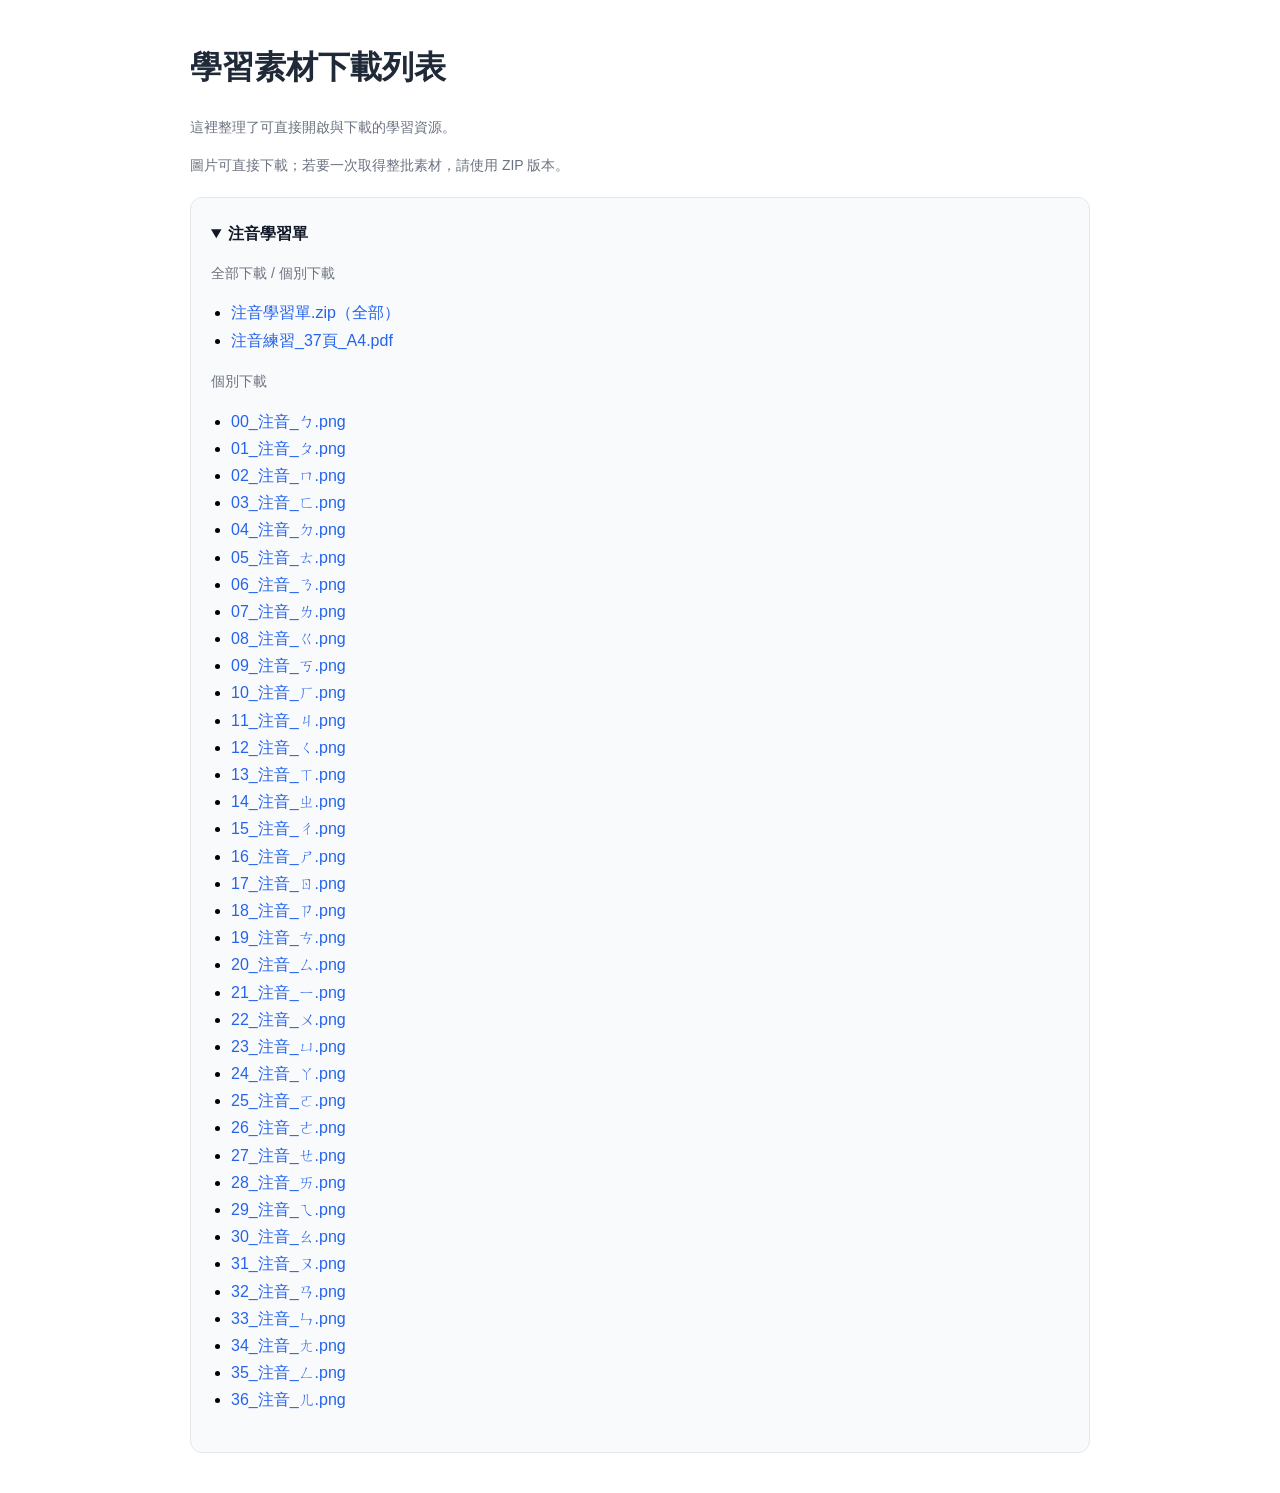
==== resources/learning-materials/index.html @ a5c420e9 "Fix learning material download paths" ====
﻿<!DOCTYPE html>
<html lang="zh-Hant">
<head>
  <meta charset="UTF-8">
  <meta name="viewport" content="width=device-width, initial-scale=1.0">
  <title>學習素材下載列表</title>
  <style>
    body { font-family: Arial, "Microsoft JhengHei", sans-serif; max-width: 900px; margin: 40px auto; padding: 0 20px; line-height: 1.7; }
    h1, h2 { color: #1f2937; }
    ul { padding-left: 20px; }
    a { color: #2563eb; text-decoration: none; }
    a:hover { text-decoration: underline; }
    .card { border: 1px solid #e5e7eb; border-radius: 12px; padding: 18px 20px; margin-top: 20px; background: #f9fafb; }
    .meta { color: #6b7280; font-size: 14px; }
    summary { cursor: pointer; font-weight: 600; color: #111827; }
    details { padding: 4px 0; }
    details ul { margin-top: 12px; }
  </style>
</head>
<body>
  <h1>學習素材下載列表</h1>
  <p class="meta">這裡整理了可直接開啟與下載的學習資源。</p>
  <p class="meta">圖片可直接下載；若要一次取得整批素材，請使用 ZIP 版本。</p>
  <div class="card">
    <details open>
      <summary>注音學習單</summary>
      <p class="meta">全部下載 / 個別下載</p>
      <ul>
        <li><a href="注音學習單.zip" download>注音學習單.zip（全部）</a></li>
        <li><a href="pdf/注音練習_37頁_A4.pdf" download>注音練習_37頁_A4.pdf</a></li>
      </ul>
      <p class="meta">個別下載</p>
      <ul>
        <li><a href="00_注音_ㄅ.png" download>00_注音_ㄅ.png</a></li>
        <li><a href="01_注音_ㄆ.png" download>01_注音_ㄆ.png</a></li>
        <li><a href="02_注音_ㄇ.png" download>02_注音_ㄇ.png</a></li>
        <li><a href="03_注音_ㄈ.png" download>03_注音_ㄈ.png</a></li>
        <li><a href="04_注音_ㄉ.png" download>04_注音_ㄉ.png</a></li>
        <li><a href="05_注音_ㄊ.png" download>05_注音_ㄊ.png</a></li>
        <li><a href="06_注音_ㄋ.png" download>06_注音_ㄋ.png</a></li>
        <li><a href="07_注音_ㄌ.png" download>07_注音_ㄌ.png</a></li>
        <li><a href="08_注音_ㄍ.png" download>08_注音_ㄍ.png</a></li>
        <li><a href="09_注音_ㄎ.png" download>09_注音_ㄎ.png</a></li>
        <li><a href="10_注音_ㄏ.png" download>10_注音_ㄏ.png</a></li>
        <li><a href="11_注音_ㄐ.png" download>11_注音_ㄐ.png</a></li>
        <li><a href="12_注音_ㄑ.png" download>12_注音_ㄑ.png</a></li>
        <li><a href="13_注音_ㄒ.png" download>13_注音_ㄒ.png</a></li>
        <li><a href="14_注音_ㄓ.png" download>14_注音_ㄓ.png</a></li>
        <li><a href="15_注音_ㄔ.png" download>15_注音_ㄔ.png</a></li>
        <li><a href="16_注音_ㄕ.png" download>16_注音_ㄕ.png</a></li>
        <li><a href="17_注音_ㄖ.png" download>17_注音_ㄖ.png</a></li>
        <li><a href="18_注音_ㄗ.png" download>18_注音_ㄗ.png</a></li>
        <li><a href="19_注音_ㄘ.png" download>19_注音_ㄘ.png</a></li>
        <li><a href="20_注音_ㄙ.png" download>20_注音_ㄙ.png</a></li>
        <li><a href="21_注音_ㄧ.png" download>21_注音_ㄧ.png</a></li>
        <li><a href="22_注音_ㄨ.png" download>22_注音_ㄨ.png</a></li>
        <li><a href="23_注音_ㄩ.png" download>23_注音_ㄩ.png</a></li>
        <li><a href="24_注音_ㄚ.png" download>24_注音_ㄚ.png</a></li>
        <li><a href="25_注音_ㄛ.png" download>25_注音_ㄛ.png</a></li>
        <li><a href="26_注音_ㄜ.png" download>26_注音_ㄜ.png</a></li>
        <li><a href="27_注音_ㄝ.png" download>27_注音_ㄝ.png</a></li>
        <li><a href="28_注音_ㄞ.png" download>28_注音_ㄞ.png</a></li>
        <li><a href="29_注音_ㄟ.png" download>29_注音_ㄟ.png</a></li>
        <li><a href="30_注音_ㄠ.png" download>30_注音_ㄠ.png</a></li>
        <li><a href="31_注音_ㄡ.png" download>31_注音_ㄡ.png</a></li>
        <li><a href="32_注音_ㄢ.png" download>32_注音_ㄢ.png</a></li>
        <li><a href="33_注音_ㄣ.png" download>33_注音_ㄣ.png</a></li>
        <li><a href="34_注音_ㄤ.png" download>34_注音_ㄤ.png</a></li>
        <li><a href="35_注音_ㄥ.png" download>35_注音_ㄥ.png</a></li>
        <li><a href="36_注音_ㄦ.png" download>36_注音_ㄦ.png</a></li>
      </ul>
    </details>
  </div>
</body>
</html>
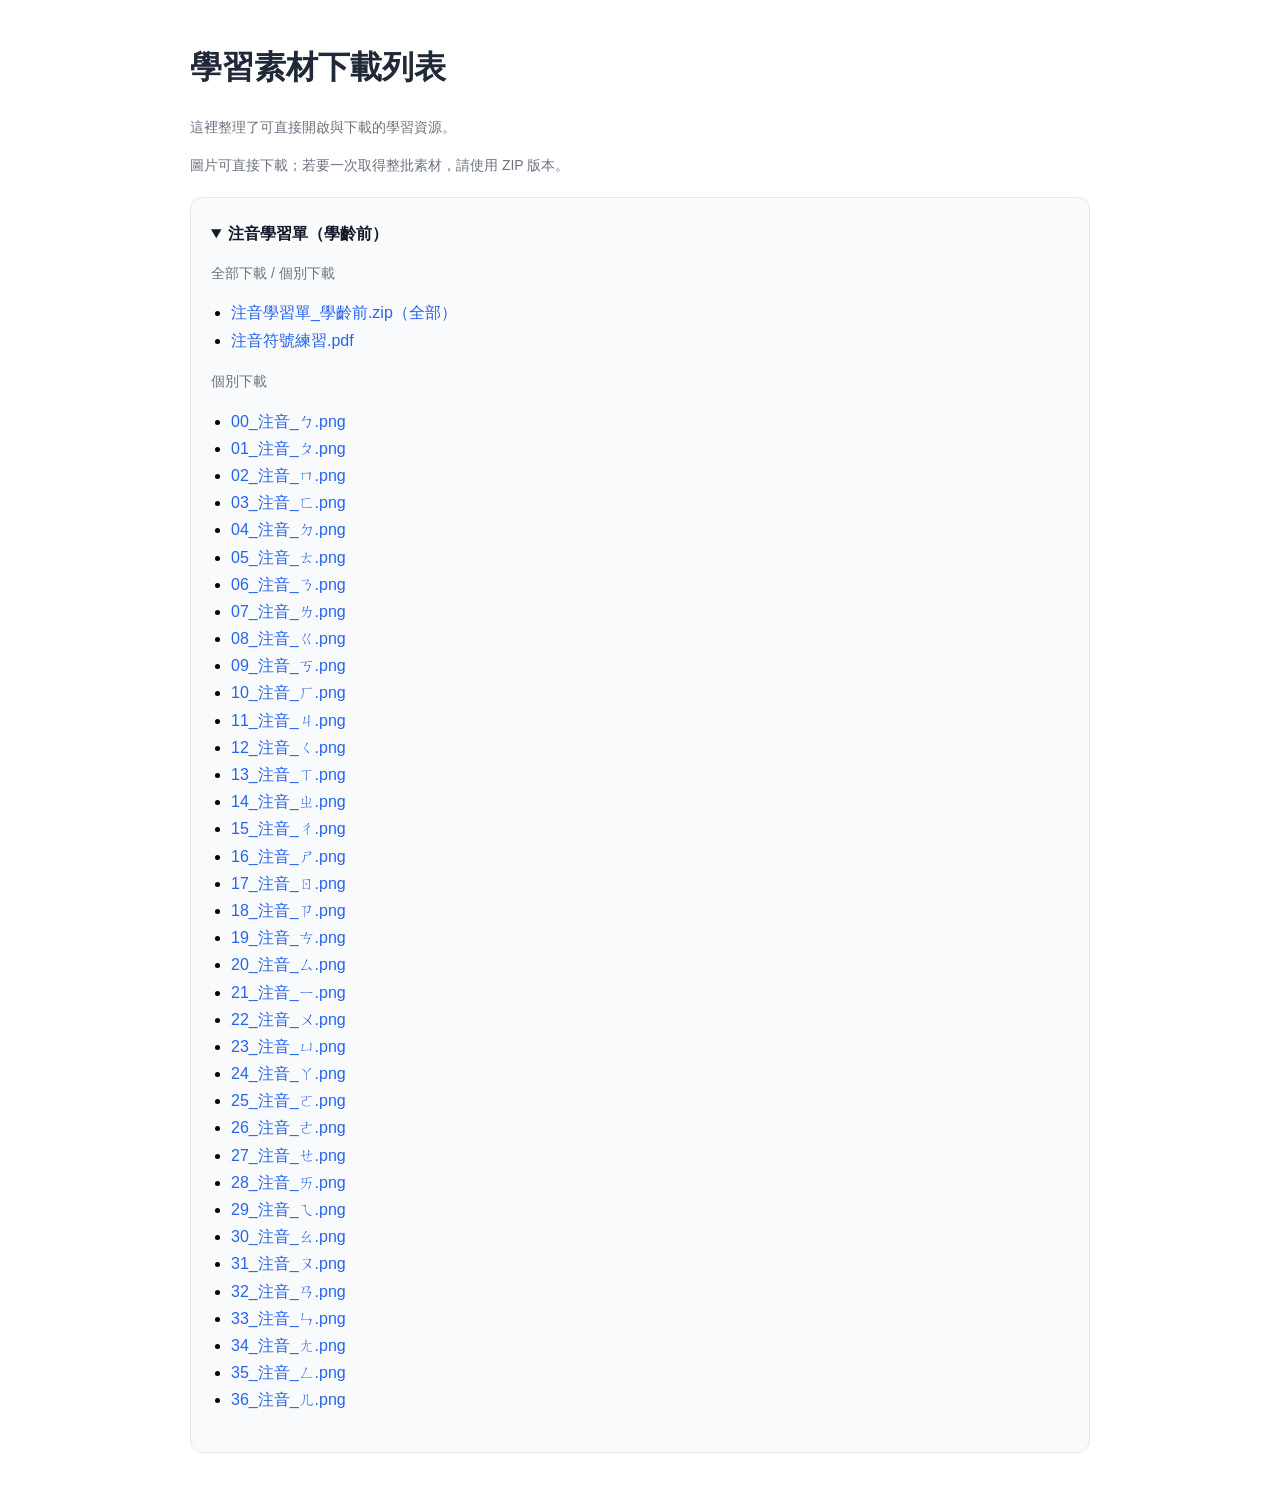
==== commit fc9a1d79: "fix: update preschool zhuyin resource paths" ====
--- a/resources/learning-materials/index.html
+++ b/resources/learning-materials/index.html
@@ -23,51 +23,51 @@
   <p class="meta">圖片可直接下載；若要一次取得整批素材，請使用 ZIP 版本。</p>
   <div class="card">
     <details open>
-      <summary>注音學習單</summary>
+      <summary>注音學習單（學齡前）</summary>
       <p class="meta">全部下載 / 個別下載</p>
       <ul>
-        <li><a href="注音學習單.zip" download>注音學習單.zip（全部）</a></li>
-        <li><a href="pdf/注音練習_37頁_A4.pdf" download>注音練習_37頁_A4.pdf</a></li>
+        <li><a href="注音學習單_學齡前/注音學習單_學齡前.zip" download>注音學習單_學齡前.zip（全部）</a></li>
+        <li><a href="注音學習單_學齡前/PDF/注音符號練習.pdf" download>注音符號練習.pdf</a></li>
       </ul>
       <p class="meta">個別下載</p>
       <ul>
-        <li><a href="00_注音_ㄅ.png" download>00_注音_ㄅ.png</a></li>
-        <li><a href="01_注音_ㄆ.png" download>01_注音_ㄆ.png</a></li>
-        <li><a href="02_注音_ㄇ.png" download>02_注音_ㄇ.png</a></li>
-        <li><a href="03_注音_ㄈ.png" download>03_注音_ㄈ.png</a></li>
-        <li><a href="04_注音_ㄉ.png" download>04_注音_ㄉ.png</a></li>
-        <li><a href="05_注音_ㄊ.png" download>05_注音_ㄊ.png</a></li>
-        <li><a href="06_注音_ㄋ.png" download>06_注音_ㄋ.png</a></li>
-        <li><a href="07_注音_ㄌ.png" download>07_注音_ㄌ.png</a></li>
-        <li><a href="08_注音_ㄍ.png" download>08_注音_ㄍ.png</a></li>
-        <li><a href="09_注音_ㄎ.png" download>09_注音_ㄎ.png</a></li>
-        <li><a href="10_注音_ㄏ.png" download>10_注音_ㄏ.png</a></li>
-        <li><a href="11_注音_ㄐ.png" download>11_注音_ㄐ.png</a></li>
-        <li><a href="12_注音_ㄑ.png" download>12_注音_ㄑ.png</a></li>
-        <li><a href="13_注音_ㄒ.png" download>13_注音_ㄒ.png</a></li>
-        <li><a href="14_注音_ㄓ.png" download>14_注音_ㄓ.png</a></li>
-        <li><a href="15_注音_ㄔ.png" download>15_注音_ㄔ.png</a></li>
-        <li><a href="16_注音_ㄕ.png" download>16_注音_ㄕ.png</a></li>
-        <li><a href="17_注音_ㄖ.png" download>17_注音_ㄖ.png</a></li>
-        <li><a href="18_注音_ㄗ.png" download>18_注音_ㄗ.png</a></li>
-        <li><a href="19_注音_ㄘ.png" download>19_注音_ㄘ.png</a></li>
-        <li><a href="20_注音_ㄙ.png" download>20_注音_ㄙ.png</a></li>
-        <li><a href="21_注音_ㄧ.png" download>21_注音_ㄧ.png</a></li>
-        <li><a href="22_注音_ㄨ.png" download>22_注音_ㄨ.png</a></li>
-        <li><a href="23_注音_ㄩ.png" download>23_注音_ㄩ.png</a></li>
-        <li><a href="24_注音_ㄚ.png" download>24_注音_ㄚ.png</a></li>
-        <li><a href="25_注音_ㄛ.png" download>25_注音_ㄛ.png</a></li>
-        <li><a href="26_注音_ㄜ.png" download>26_注音_ㄜ.png</a></li>
-        <li><a href="27_注音_ㄝ.png" download>27_注音_ㄝ.png</a></li>
-        <li><a href="28_注音_ㄞ.png" download>28_注音_ㄞ.png</a></li>
-        <li><a href="29_注音_ㄟ.png" download>29_注音_ㄟ.png</a></li>
-        <li><a href="30_注音_ㄠ.png" download>30_注音_ㄠ.png</a></li>
-        <li><a href="31_注音_ㄡ.png" download>31_注音_ㄡ.png</a></li>
-        <li><a href="32_注音_ㄢ.png" download>32_注音_ㄢ.png</a></li>
-        <li><a href="33_注音_ㄣ.png" download>33_注音_ㄣ.png</a></li>
-        <li><a href="34_注音_ㄤ.png" download>34_注音_ㄤ.png</a></li>
-        <li><a href="35_注音_ㄥ.png" download>35_注音_ㄥ.png</a></li>
-        <li><a href="36_注音_ㄦ.png" download>36_注音_ㄦ.png</a></li>
+        <li><a href="注音學習單_學齡前/00_注音_ㄅ.png" download>00_注音_ㄅ.png</a></li>
+        <li><a href="注音學習單_學齡前/01_注音_ㄆ.png" download>01_注音_ㄆ.png</a></li>
+        <li><a href="注音學習單_學齡前/02_注音_ㄇ.png" download>02_注音_ㄇ.png</a></li>
+        <li><a href="注音學習單_學齡前/03_注音_ㄈ.png" download>03_注音_ㄈ.png</a></li>
+        <li><a href="注音學習單_學齡前/04_注音_ㄉ.png" download>04_注音_ㄉ.png</a></li>
+        <li><a href="注音學習單_學齡前/05_注音_ㄊ.png" download>05_注音_ㄊ.png</a></li>
+        <li><a href="注音學習單_學齡前/06_注音_ㄋ.png" download>06_注音_ㄋ.png</a></li>
+        <li><a href="注音學習單_學齡前/07_注音_ㄌ.png" download>07_注音_ㄌ.png</a></li>
+        <li><a href="注音學習單_學齡前/08_注音_ㄍ.png" download>08_注音_ㄍ.png</a></li>
+        <li><a href="注音學習單_學齡前/09_注音_ㄎ.png" download>09_注音_ㄎ.png</a></li>
+        <li><a href="注音學習單_學齡前/10_注音_ㄏ.png" download>10_注音_ㄏ.png</a></li>
+        <li><a href="注音學習單_學齡前/11_注音_ㄐ.png" download>11_注音_ㄐ.png</a></li>
+        <li><a href="注音學習單_學齡前/12_注音_ㄑ.png" download>12_注音_ㄑ.png</a></li>
+        <li><a href="注音學習單_學齡前/13_注音_ㄒ.png" download>13_注音_ㄒ.png</a></li>
+        <li><a href="注音學習單_學齡前/14_注音_ㄓ.png" download>14_注音_ㄓ.png</a></li>
+        <li><a href="注音學習單_學齡前/15_注音_ㄔ.png" download>15_注音_ㄔ.png</a></li>
+        <li><a href="注音學習單_學齡前/16_注音_ㄕ.png" download>16_注音_ㄕ.png</a></li>
+        <li><a href="注音學習單_學齡前/17_注音_ㄖ.png" download>17_注音_ㄖ.png</a></li>
+        <li><a href="注音學習單_學齡前/18_注音_ㄗ.png" download>18_注音_ㄗ.png</a></li>
+        <li><a href="注音學習單_學齡前/19_注音_ㄘ.png" download>19_注音_ㄘ.png</a></li>
+        <li><a href="注音學習單_學齡前/20_注音_ㄙ.png" download>20_注音_ㄙ.png</a></li>
+        <li><a href="注音學習單_學齡前/21_注音_ㄧ.png" download>21_注音_ㄧ.png</a></li>
+        <li><a href="注音學習單_學齡前/22_注音_ㄨ.png" download>22_注音_ㄨ.png</a></li>
+        <li><a href="注音學習單_學齡前/23_注音_ㄩ.png" download>23_注音_ㄩ.png</a></li>
+        <li><a href="注音學習單_學齡前/24_注音_ㄚ.png" download>24_注音_ㄚ.png</a></li>
+        <li><a href="注音學習單_學齡前/25_注音_ㄛ.png" download>25_注音_ㄛ.png</a></li>
+        <li><a href="注音學習單_學齡前/26_注音_ㄜ.png" download>26_注音_ㄜ.png</a></li>
+        <li><a href="注音學習單_學齡前/27_注音_ㄝ.png" download>27_注音_ㄝ.png</a></li>
+        <li><a href="注音學習單_學齡前/28_注音_ㄞ.png" download>28_注音_ㄞ.png</a></li>
+        <li><a href="注音學習單_學齡前/29_注音_ㄟ.png" download>29_注音_ㄟ.png</a></li>
+        <li><a href="注音學習單_學齡前/30_注音_ㄠ.png" download>30_注音_ㄠ.png</a></li>
+        <li><a href="注音學習單_學齡前/31_注音_ㄡ.png" download>31_注音_ㄡ.png</a></li>
+        <li><a href="注音學習單_學齡前/32_注音_ㄢ.png" download>32_注音_ㄢ.png</a></li>
+        <li><a href="注音學習單_學齡前/33_注音_ㄣ.png" download>33_注音_ㄣ.png</a></li>
+        <li><a href="注音學習單_學齡前/34_注音_ㄤ.png" download>34_注音_ㄤ.png</a></li>
+        <li><a href="注音學習單_學齡前/35_注音_ㄥ.png" download>35_注音_ㄥ.png</a></li>
+        <li><a href="注音學習單_學齡前/36_注音_ㄦ.png" download>36_注音_ㄦ.png</a></li>
       </ul>
     </details>
   </div>
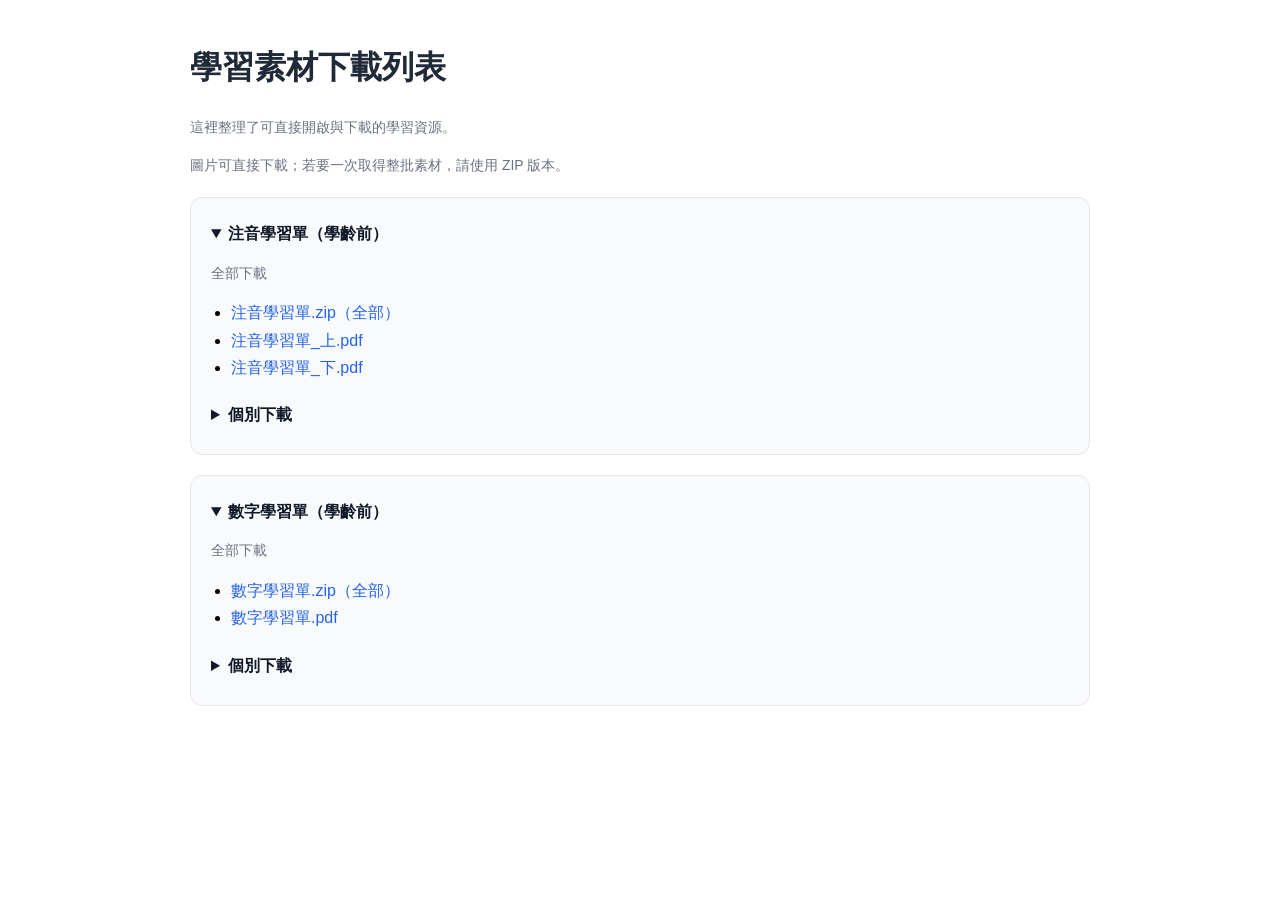
==== commit 85afc198: "feat(learning-materials): sync preschool worksheet downloads" ====
--- a/resources/learning-materials/index.html
+++ b/resources/learning-materials/index.html
@@ -1,75 +1,108 @@
-﻿<!DOCTYPE html>
+﻿<!doctype html>
 <html lang="zh-Hant">
-<head>
-  <meta charset="UTF-8">
-  <meta name="viewport" content="width=device-width, initial-scale=1.0">
-  <title>學習素材下載列表</title>
-  <style>
-    body { font-family: Arial, "Microsoft JhengHei", sans-serif; max-width: 900px; margin: 40px auto; padding: 0 20px; line-height: 1.7; }
-    h1, h2 { color: #1f2937; }
-    ul { padding-left: 20px; }
-    a { color: #2563eb; text-decoration: none; }
-    a:hover { text-decoration: underline; }
-    .card { border: 1px solid #e5e7eb; border-radius: 12px; padding: 18px 20px; margin-top: 20px; background: #f9fafb; }
-    .meta { color: #6b7280; font-size: 14px; }
-    summary { cursor: pointer; font-weight: 600; color: #111827; }
-    details { padding: 4px 0; }
-    details ul { margin-top: 12px; }
-  </style>
-</head>
-<body>
-  <h1>學習素材下載列表</h1>
-  <p class="meta">這裡整理了可直接開啟與下載的學習資源。</p>
-  <p class="meta">圖片可直接下載；若要一次取得整批素材，請使用 ZIP 版本。</p>
-  <div class="card">
-    <details open>
-      <summary>注音學習單（學齡前）</summary>
-      <p class="meta">全部下載 / 個別下載</p>
-      <ul>
-        <li><a href="注音學習單_學齡前/注音學習單_學齡前.zip" download>注音學習單_學齡前.zip（全部）</a></li>
-        <li><a href="注音學習單_學齡前/PDF/注音符號練習.pdf" download>注音符號練習.pdf</a></li>
-      </ul>
-      <p class="meta">個別下載</p>
-      <ul>
-        <li><a href="注音學習單_學齡前/00_注音_ㄅ.png" download>00_注音_ㄅ.png</a></li>
-        <li><a href="注音學習單_學齡前/01_注音_ㄆ.png" download>01_注音_ㄆ.png</a></li>
-        <li><a href="注音學習單_學齡前/02_注音_ㄇ.png" download>02_注音_ㄇ.png</a></li>
-        <li><a href="注音學習單_學齡前/03_注音_ㄈ.png" download>03_注音_ㄈ.png</a></li>
-        <li><a href="注音學習單_學齡前/04_注音_ㄉ.png" download>04_注音_ㄉ.png</a></li>
-        <li><a href="注音學習單_學齡前/05_注音_ㄊ.png" download>05_注音_ㄊ.png</a></li>
-        <li><a href="注音學習單_學齡前/06_注音_ㄋ.png" download>06_注音_ㄋ.png</a></li>
-        <li><a href="注音學習單_學齡前/07_注音_ㄌ.png" download>07_注音_ㄌ.png</a></li>
-        <li><a href="注音學習單_學齡前/08_注音_ㄍ.png" download>08_注音_ㄍ.png</a></li>
-        <li><a href="注音學習單_學齡前/09_注音_ㄎ.png" download>09_注音_ㄎ.png</a></li>
-        <li><a href="注音學習單_學齡前/10_注音_ㄏ.png" download>10_注音_ㄏ.png</a></li>
-        <li><a href="注音學習單_學齡前/11_注音_ㄐ.png" download>11_注音_ㄐ.png</a></li>
-        <li><a href="注音學習單_學齡前/12_注音_ㄑ.png" download>12_注音_ㄑ.png</a></li>
-        <li><a href="注音學習單_學齡前/13_注音_ㄒ.png" download>13_注音_ㄒ.png</a></li>
-        <li><a href="注音學習單_學齡前/14_注音_ㄓ.png" download>14_注音_ㄓ.png</a></li>
-        <li><a href="注音學習單_學齡前/15_注音_ㄔ.png" download>15_注音_ㄔ.png</a></li>
-        <li><a href="注音學習單_學齡前/16_注音_ㄕ.png" download>16_注音_ㄕ.png</a></li>
-        <li><a href="注音學習單_學齡前/17_注音_ㄖ.png" download>17_注音_ㄖ.png</a></li>
-        <li><a href="注音學習單_學齡前/18_注音_ㄗ.png" download>18_注音_ㄗ.png</a></li>
-        <li><a href="注音學習單_學齡前/19_注音_ㄘ.png" download>19_注音_ㄘ.png</a></li>
-        <li><a href="注音學習單_學齡前/20_注音_ㄙ.png" download>20_注音_ㄙ.png</a></li>
-        <li><a href="注音學習單_學齡前/21_注音_ㄧ.png" download>21_注音_ㄧ.png</a></li>
-        <li><a href="注音學習單_學齡前/22_注音_ㄨ.png" download>22_注音_ㄨ.png</a></li>
-        <li><a href="注音學習單_學齡前/23_注音_ㄩ.png" download>23_注音_ㄩ.png</a></li>
-        <li><a href="注音學習單_學齡前/24_注音_ㄚ.png" download>24_注音_ㄚ.png</a></li>
-        <li><a href="注音學習單_學齡前/25_注音_ㄛ.png" download>25_注音_ㄛ.png</a></li>
-        <li><a href="注音學習單_學齡前/26_注音_ㄜ.png" download>26_注音_ㄜ.png</a></li>
-        <li><a href="注音學習單_學齡前/27_注音_ㄝ.png" download>27_注音_ㄝ.png</a></li>
-        <li><a href="注音學習單_學齡前/28_注音_ㄞ.png" download>28_注音_ㄞ.png</a></li>
-        <li><a href="注音學習單_學齡前/29_注音_ㄟ.png" download>29_注音_ㄟ.png</a></li>
-        <li><a href="注音學習單_學齡前/30_注音_ㄠ.png" download>30_注音_ㄠ.png</a></li>
-        <li><a href="注音學習單_學齡前/31_注音_ㄡ.png" download>31_注音_ㄡ.png</a></li>
-        <li><a href="注音學習單_學齡前/32_注音_ㄢ.png" download>32_注音_ㄢ.png</a></li>
-        <li><a href="注音學習單_學齡前/33_注音_ㄣ.png" download>33_注音_ㄣ.png</a></li>
-        <li><a href="注音學習單_學齡前/34_注音_ㄤ.png" download>34_注音_ㄤ.png</a></li>
-        <li><a href="注音學習單_學齡前/35_注音_ㄥ.png" download>35_注音_ㄥ.png</a></li>
-        <li><a href="注音學習單_學齡前/36_注音_ㄦ.png" download>36_注音_ㄦ.png</a></li>
-      </ul>
-    </details>
-  </div>
-</body>
+  <head>
+    <meta charset="utf-8" />
+    <meta name="viewport" content="width=device-width, initial-scale=1" />
+    <title>學習素材下載列表</title>
+    <style>
+      body { font-family: Arial, "Microsoft JhengHei", sans-serif; max-width: 900px; margin: 40px auto; padding: 0 20px; line-height: 1.7; }
+      h1, h2 { color: #1f2937; }
+      ul { padding-left: 20px; }
+      a { color: #2563eb; text-decoration: none; }
+      a:hover { text-decoration: underline; }
+      .card { border: 1px solid #e5e7eb; border-radius: 12px; padding: 18px 20px; margin-top: 20px; background: #f9fafb; }
+      .meta { color: #6b7280; font-size: 14px; }
+      summary { cursor: pointer; font-weight: 600; color: #111827; }
+      details { padding: 4px 0; }
+      details ul { margin-top: 12px; }
+    </style>
+  </head>
+  <body>
+    <h1>學習素材下載列表</h1>
+    <p class="meta">這裡整理了可直接開啟與下載的學習資源。</p>
+    <p class="meta">圖片可直接下載；若要一次取得整批素材，請使用 ZIP 版本。</p>
+    <div class="card">
+      <details open>
+        <summary>注音學習單（學齡前）</summary>
+        <p class="meta">全部下載</p>
+        <ul>
+          <li><a href="學齡前/注音學習單/注音學習單.zip" download>注音學習單.zip（全部）</a></li>
+          <li><a href="學齡前/注音學習單/PDF/注音學習單_上.pdf" download>注音學習單_上.pdf</a></li>
+          <li><a href="學齡前/注音學習單/PDF/注音學習單_下.pdf" download>注音學習單_下.pdf</a></li>
+        </ul>
+        <details>
+          <summary>個別下載</summary>
+          <ul>
+            <li><a href="學齡前/注音學習單/00_注音_ㄅ.png" download>00_注音_ㄅ.png</a></li>
+        <li><a href="學齡前/注音學習單/01_注音_ㄆ.png" download>01_注音_ㄆ.png</a></li>
+        <li><a href="學齡前/注音學習單/02_注音_ㄇ.png" download>02_注音_ㄇ.png</a></li>
+        <li><a href="學齡前/注音學習單/03_注音_ㄈ.png" download>03_注音_ㄈ.png</a></li>
+        <li><a href="學齡前/注音學習單/04_注音_ㄉ.png" download>04_注音_ㄉ.png</a></li>
+        <li><a href="學齡前/注音學習單/05_注音_ㄊ.png" download>05_注音_ㄊ.png</a></li>
+        <li><a href="學齡前/注音學習單/06_注音_ㄋ.png" download>06_注音_ㄋ.png</a></li>
+        <li><a href="學齡前/注音學習單/07_注音_ㄌ.png" download>07_注音_ㄌ.png</a></li>
+        <li><a href="學齡前/注音學習單/08_注音_ㄍ.png" download>08_注音_ㄍ.png</a></li>
+        <li><a href="學齡前/注音學習單/09_注音_ㄎ.png" download>09_注音_ㄎ.png</a></li>
+        <li><a href="學齡前/注音學習單/10_注音_ㄏ.png" download>10_注音_ㄏ.png</a></li>
+        <li><a href="學齡前/注音學習單/11_注音_ㄐ.png" download>11_注音_ㄐ.png</a></li>
+        <li><a href="學齡前/注音學習單/12_注音_ㄑ.png" download>12_注音_ㄑ.png</a></li>
+        <li><a href="學齡前/注音學習單/13_注音_ㄒ.png" download>13_注音_ㄒ.png</a></li>
+        <li><a href="學齡前/注音學習單/14_注音_ㄓ.png" download>14_注音_ㄓ.png</a></li>
+        <li><a href="學齡前/注音學習單/15_注音_ㄔ.png" download>15_注音_ㄔ.png</a></li>
+        <li><a href="學齡前/注音學習單/16_注音_ㄕ.png" download>16_注音_ㄕ.png</a></li>
+        <li><a href="學齡前/注音學習單/17_注音_ㄖ.png" download>17_注音_ㄖ.png</a></li>
+        <li><a href="學齡前/注音學習單/18_注音_ㄗ.png" download>18_注音_ㄗ.png</a></li>
+        <li><a href="學齡前/注音學習單/19_注音_ㄘ.png" download>19_注音_ㄘ.png</a></li>
+        <li><a href="學齡前/注音學習單/20_注音_ㄙ.png" download>20_注音_ㄙ.png</a></li>
+        <li><a href="學齡前/注音學習單/21_注音_ㄧ.png" download>21_注音_ㄧ.png</a></li>
+        <li><a href="學齡前/注音學習單/22_注音_ㄨ.png" download>22_注音_ㄨ.png</a></li>
+        <li><a href="學齡前/注音學習單/23_注音_ㄩ.png" download>23_注音_ㄩ.png</a></li>
+        <li><a href="學齡前/注音學習單/24_注音_ㄚ.png" download>24_注音_ㄚ.png</a></li>
+        <li><a href="學齡前/注音學習單/25_注音_ㄛ.png" download>25_注音_ㄛ.png</a></li>
+        <li><a href="學齡前/注音學習單/26_注音_ㄜ.png" download>26_注音_ㄜ.png</a></li>
+        <li><a href="學齡前/注音學習單/27_注音_ㄝ.png" download>27_注音_ㄝ.png</a></li>
+        <li><a href="學齡前/注音學習單/28_注音_ㄞ.png" download>28_注音_ㄞ.png</a></li>
+        <li><a href="學齡前/注音學習單/29_注音_ㄟ.png" download>29_注音_ㄟ.png</a></li>
+        <li><a href="學齡前/注音學習單/30_注音_ㄠ.png" download>30_注音_ㄠ.png</a></li>
+        <li><a href="學齡前/注音學習單/31_注音_ㄡ.png" download>31_注音_ㄡ.png</a></li>
+        <li><a href="學齡前/注音學習單/32_注音_ㄢ.png" download>32_注音_ㄢ.png</a></li>
+        <li><a href="學齡前/注音學習單/33_注音_ㄣ.png" download>33_注音_ㄣ.png</a></li>
+        <li><a href="學齡前/注音學習單/34_注音_ㄤ.png" download>34_注音_ㄤ.png</a></li>
+        <li><a href="學齡前/注音學習單/35_注音_ㄥ.png" download>35_注音_ㄥ.png</a></li>
+          <li><a href="學齡前/注音學習單/36_注音_ㄦ.png" download>36_注音_ㄦ.png</a></li>
+          </ul>
+        </details>
+      </details>
+    </div>
+    <div class="card">
+      <details open>
+        <summary>數字學習單（學齡前）</summary>
+        <p class="meta">全部下載</p>
+        <ul>
+          <li><a href="學齡前/數字學習單/數字學習單.zip" download>數字學習單.zip（全部）</a></li>
+          <li><a href="學齡前/數字學習單/PDF/數字學習單.pdf" download>數字學習單.pdf</a></li>
+        </ul>
+        <details>
+          <summary>個別下載</summary>
+          <ul>
+            <li><a href="學齡前/數字學習單/00_數字_0.png" download>00_數字_0.png</a></li>
+            <li><a href="學齡前/數字學習單/01_數字_1.png" download>01_數字_1.png</a></li>
+            <li><a href="學齡前/數字學習單/02_數字_2.png" download>02_數字_2.png</a></li>
+            <li><a href="學齡前/數字學習單/03_數字_3.png" download>03_數字_3.png</a></li>
+            <li><a href="學齡前/數字學習單/04_數字_4.png" download>04_數字_4.png</a></li>
+            <li><a href="學齡前/數字學習單/05_數字_5.png" download>05_數字_5.png</a></li>
+            <li><a href="學齡前/數字學習單/06_數字_6.png" download>06_數字_6.png</a></li>
+            <li><a href="學齡前/數字學習單/07_數字_7.png" download>07_數字_7.png</a></li>
+            <li><a href="學齡前/數字學習單/08_數字_8.png" download>08_數字_8.png</a></li>
+            <li><a href="學齡前/數字學習單/09_數字_9.png" download>09_數字_9.png</a></li>
+            <li><a href="學齡前/數字學習單/10_數字_10.png" download>10_數字_10.png</a></li>
+            <li><a href="學齡前/數字學習單/11_數字_5.png" download>11_數字_5.png</a></li>
+            <li><a href="學齡前/數字學習單/12_數字_5.png" download>12_數字_5.png</a></li>
+            <li><a href="學齡前/數字學習單/13_數字_10.png" download>13_數字_10.png</a></li>
+            <li><a href="學齡前/數字學習單/14_數字_10.png" download>14_數字_10.png</a></li>
+          </ul>
+        </details>
+      </details>
+    </div>
+  </body>
 </html>
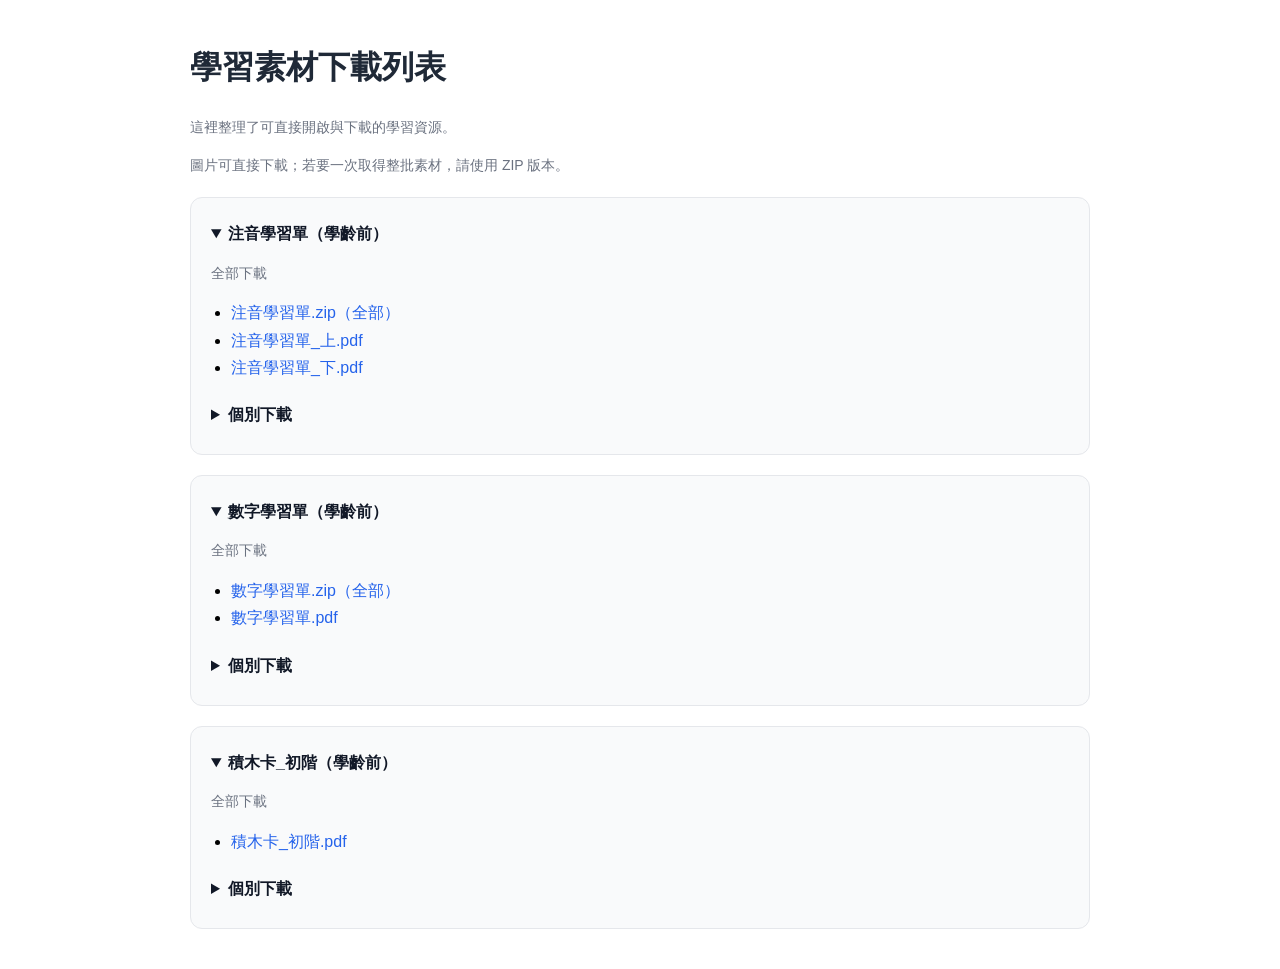
==== commit 693ba238: "feat: add beginner block card materials" ====
--- a/resources/learning-materials/index.html
+++ b/resources/learning-materials/index.html
@@ -104,5 +104,27 @@
         </details>
       </details>
     </div>
+    <div class="card">
+      <details open>
+        <summary>積木卡_初階（學齡前）</summary>
+        <p class="meta">全部下載</p>
+        <ul>
+          <li><a href="學齡前/積木卡_初階/積木卡_初階.pdf" download>積木卡_初階.pdf</a></li>
+        </ul>
+        <details>
+          <summary>個別下載</summary>
+          <ul>
+            <li><a href="學齡前/積木卡_初階/積木卡_初階01.png" download>積木卡_初階01.png</a></li>
+            <li><a href="學齡前/積木卡_初階/積木卡_初階02.png" download>積木卡_初階02.png</a></li>
+            <li><a href="學齡前/積木卡_初階/積木卡_初階03.png" download>積木卡_初階03.png</a></li>
+            <li><a href="學齡前/積木卡_初階/積木卡_初階04.png" download>積木卡_初階04.png</a></li>
+            <li><a href="學齡前/積木卡_初階/積木卡_初階05.png" download>積木卡_初階05.png</a></li>
+            <li><a href="學齡前/積木卡_初階/積木卡_初階06.png" download>積木卡_初階06.png</a></li>
+            <li><a href="學齡前/積木卡_初階/積木卡_初階07.png" download>積木卡_初階07.png</a></li>
+            <li><a href="學齡前/積木卡_初階/積木卡_初階08.png" download>積木卡_初階08.png</a></li>
+          </ul>
+        </details>
+      </details>
+    </div>
   </body>
 </html>
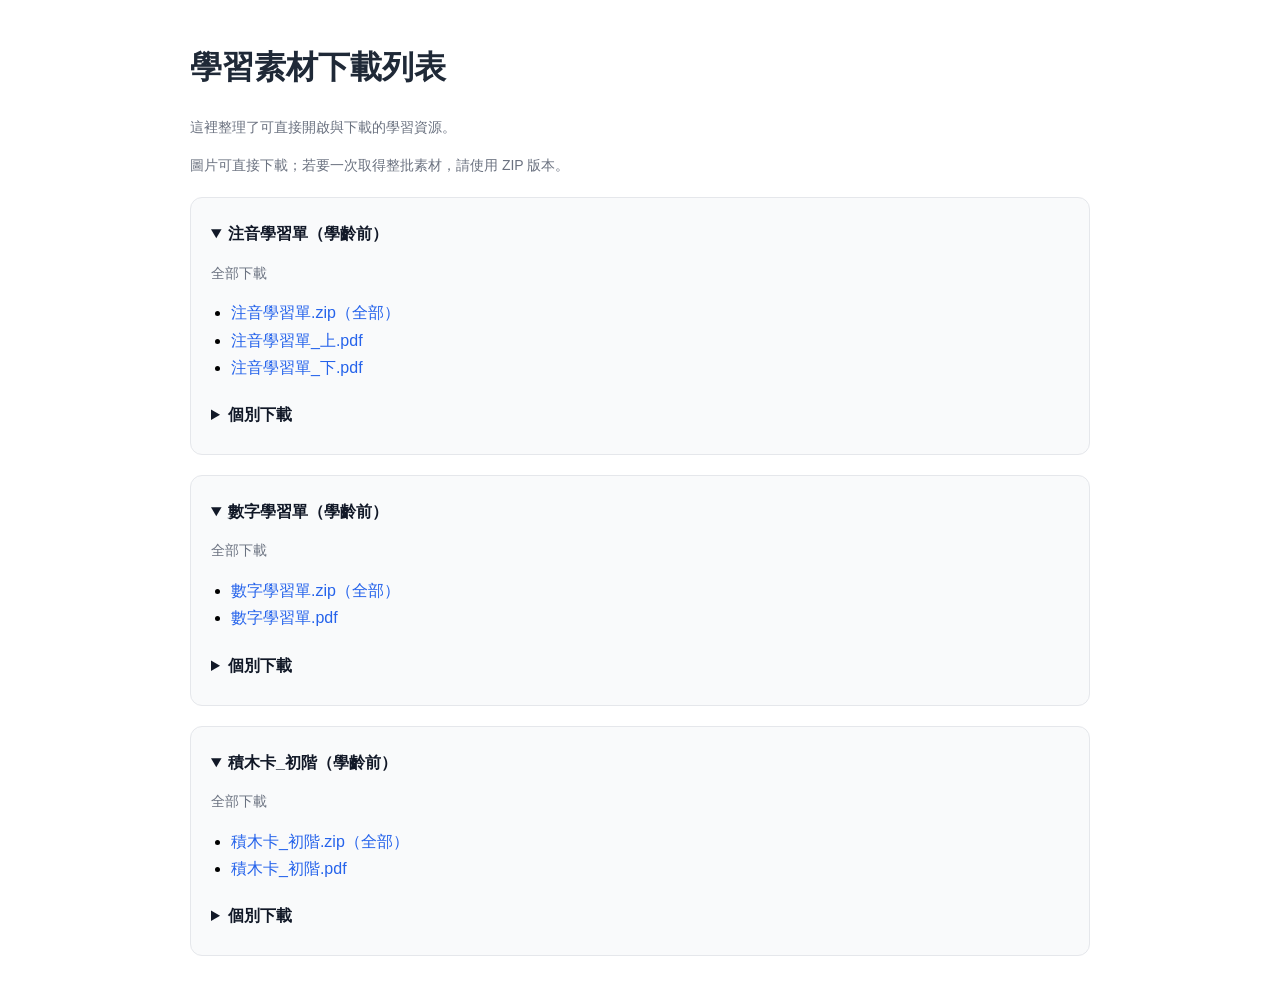
==== commit c4367af3: "feat: update block card download assets" ====
--- a/resources/learning-materials/index.html
+++ b/resources/learning-materials/index.html
@@ -109,19 +109,20 @@
         <summary>積木卡_初階（學齡前）</summary>
         <p class="meta">全部下載</p>
         <ul>
+          <li><a href="學齡前/積木卡_初階/積木卡_初階.zip" download>積木卡_初階.zip（全部）</a></li>
           <li><a href="學齡前/積木卡_初階/積木卡_初階.pdf" download>積木卡_初階.pdf</a></li>
         </ul>
         <details>
           <summary>個別下載</summary>
           <ul>
-            <li><a href="學齡前/積木卡_初階/積木卡_初階01.png" download>積木卡_初階01.png</a></li>
-            <li><a href="學齡前/積木卡_初階/積木卡_初階02.png" download>積木卡_初階02.png</a></li>
-            <li><a href="學齡前/積木卡_初階/積木卡_初階03.png" download>積木卡_初階03.png</a></li>
-            <li><a href="學齡前/積木卡_初階/積木卡_初階04.png" download>積木卡_初階04.png</a></li>
-            <li><a href="學齡前/積木卡_初階/積木卡_初階05.png" download>積木卡_初階05.png</a></li>
-            <li><a href="學齡前/積木卡_初階/積木卡_初階06.png" download>積木卡_初階06.png</a></li>
-            <li><a href="學齡前/積木卡_初階/積木卡_初階07.png" download>積木卡_初階07.png</a></li>
-            <li><a href="學齡前/積木卡_初階/積木卡_初階08.png" download>積木卡_初階08.png</a></li>
+            <li><a href="學齡前/積木卡_初階/積木卡_初階01.webp" download>積木卡_初階01.webp</a></li>
+            <li><a href="學齡前/積木卡_初階/積木卡_初階02.webp" download>積木卡_初階02.webp</a></li>
+            <li><a href="學齡前/積木卡_初階/積木卡_初階03.webp" download>積木卡_初階03.webp</a></li>
+            <li><a href="學齡前/積木卡_初階/積木卡_初階04.webp" download>積木卡_初階04.webp</a></li>
+            <li><a href="學齡前/積木卡_初階/積木卡_初階05.webp" download>積木卡_初階05.webp</a></li>
+            <li><a href="學齡前/積木卡_初階/積木卡_初階06.webp" download>積木卡_初階06.webp</a></li>
+            <li><a href="學齡前/積木卡_初階/積木卡_初階07.webp" download>積木卡_初階07.webp</a></li>
+            <li><a href="學齡前/積木卡_初階/積木卡_初階08.webp" download>積木卡_初階08.webp</a></li>
           </ul>
         </details>
       </details>
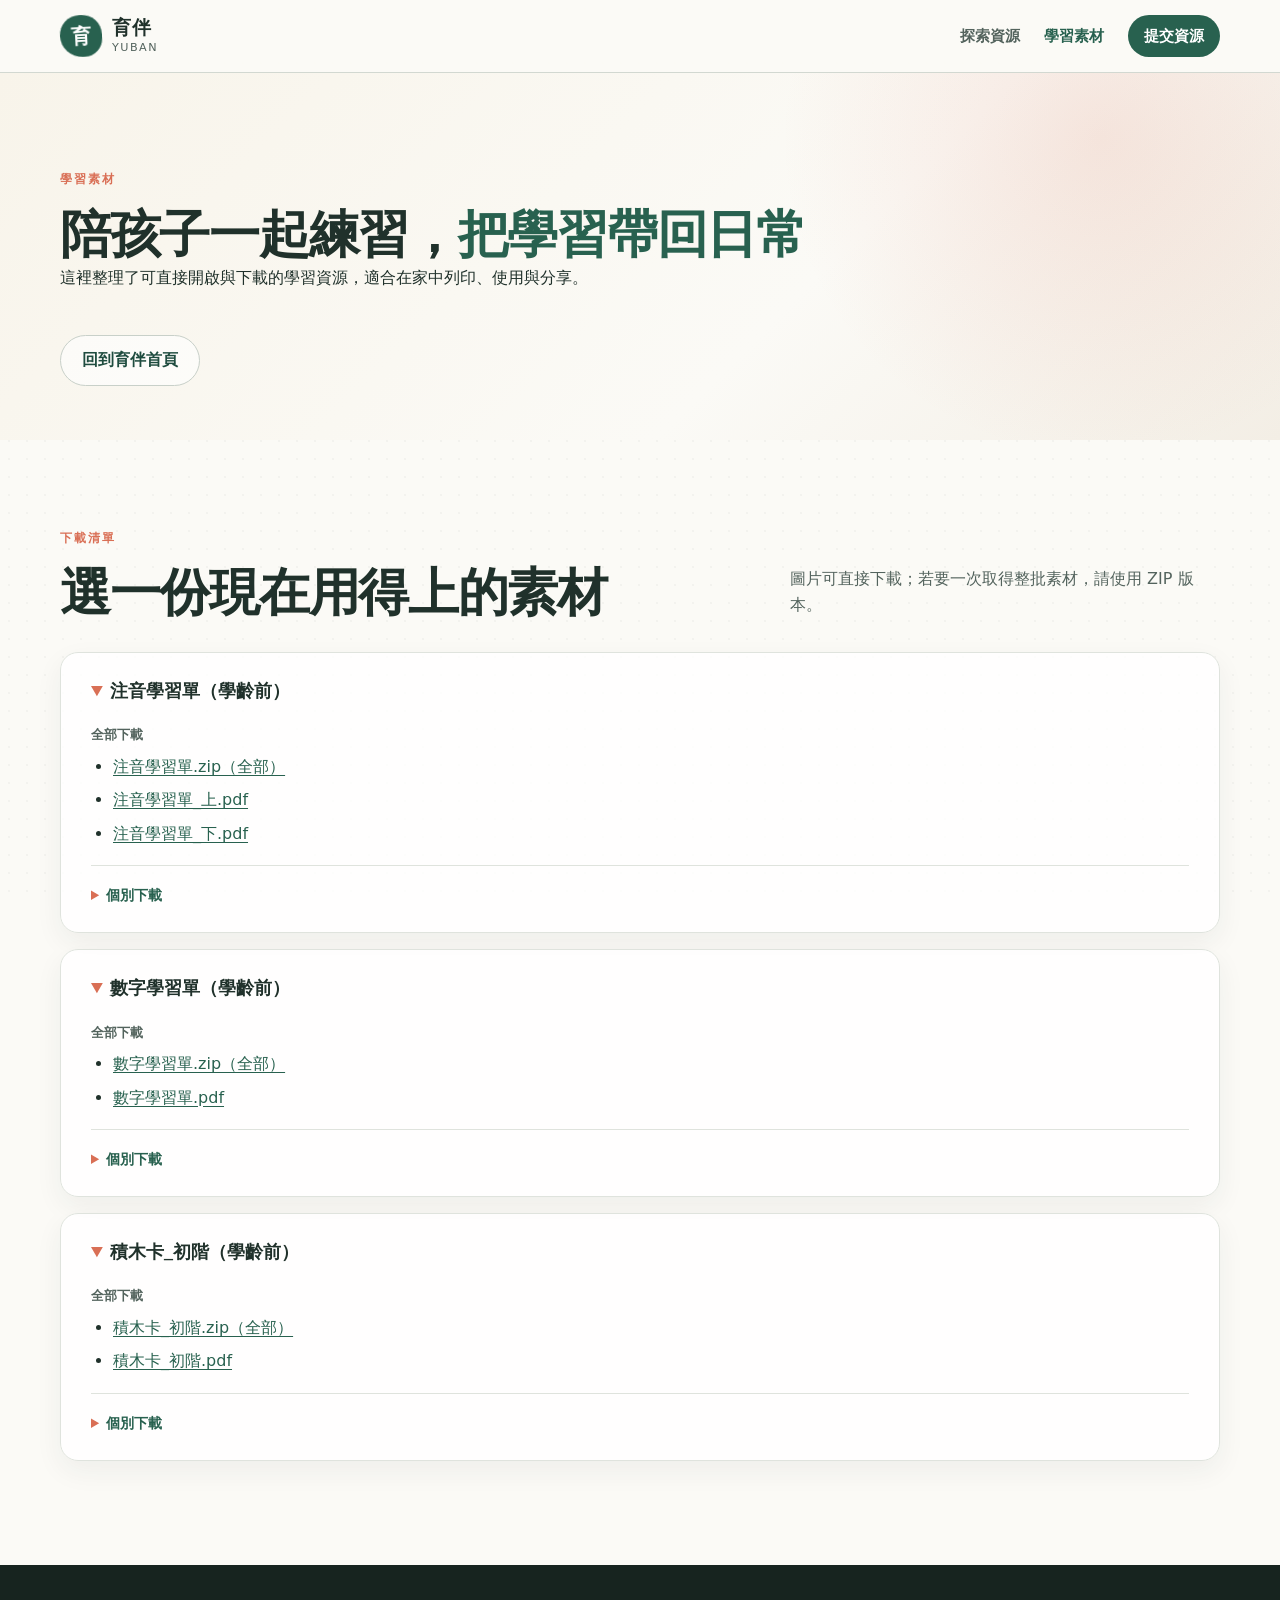
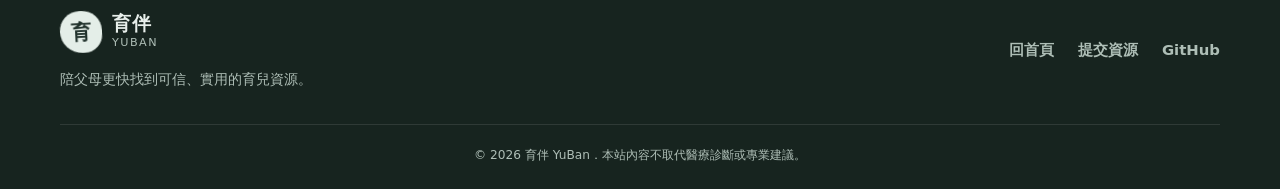
==== commit 73b547d8: "feat: refresh learning materials page" ====
--- a/resources/learning-materials/index.html
+++ b/resources/learning-materials/index.html
@@ -3,24 +3,45 @@
   <head>
     <meta charset="utf-8" />
     <meta name="viewport" content="width=device-width, initial-scale=1" />
-    <title>學習素材下載列表</title>
-    <style>
-      body { font-family: Arial, "Microsoft JhengHei", sans-serif; max-width: 900px; margin: 40px auto; padding: 0 20px; line-height: 1.7; }
-      h1, h2 { color: #1f2937; }
-      ul { padding-left: 20px; }
-      a { color: #2563eb; text-decoration: none; }
-      a:hover { text-decoration: underline; }
-      .card { border: 1px solid #e5e7eb; border-radius: 12px; padding: 18px 20px; margin-top: 20px; background: #f9fafb; }
-      .meta { color: #6b7280; font-size: 14px; }
-      summary { cursor: pointer; font-weight: 600; color: #111827; }
-      details { padding: 4px 0; }
-      details ul { margin-top: 12px; }
-    </style>
+    <link rel="icon" href="../../website/favicon.svg" type="image/svg+xml" />
+    <link rel="stylesheet" href="../../website/styles.css" />
   </head>
   <body>
-    <h1>學習素材下載列表</h1>
-    <p class="meta">這裡整理了可直接開啟與下載的學習資源。</p>
-    <p class="meta">圖片可直接下載；若要一次取得整批素材，請使用 ZIP 版本。</p>
+    <a class="skip-link" href="#learning-materials">跳到學習素材</a>
+
+    <header class="topbar">
+      <div class="page-shell topbar-inner">
+        <a class="brand" href="../../website/index.html" aria-label="育伴首頁">
+          <span class="brand-mark" aria-hidden="true">育</span>
+          <span class="brand-name"><strong>育伴</strong><small>YuBan</small></span>
+        </a>
+        <nav class="primary-nav" aria-label="主要導覽">
+          <a href="../../website/index.html">探索資源</a>
+          <a href="index.html" aria-current="page">學習素材</a>
+          <a class="nav-cta" href="../../website/submit.html">提交資源</a>
+        </nav>
+      </div>
+    </header>
+
+    <main id="learning-materials" class="learning-materials-page">
+      <section class="page-intro learning-materials-intro" aria-labelledby="learning-materials-title">
+        <div class="page-shell">
+          <p class="eyebrow">學習素材</p>
+          <h1 id="learning-materials-title">陪孩子一起練習，<span>把學習帶回日常</span></h1>
+          <p class="page-intro-lead">這裡整理了可直接開啟與下載的學習資源，適合在家中列印、使用與分享。</p>
+          <a class="button secondary" href="../../website/index.html">回到育伴首頁</a>
+        </div>
+      </section>
+
+      <section class="learning-materials-content page-shell" aria-labelledby="download-title">
+        <div class="section-heading">
+          <div>
+            <p class="eyebrow">下載清單</p>
+            <h2 id="download-title">選一份現在用得上的素材</h2>
+          </div>
+          <p>圖片可直接下載；若要一次取得整批素材，請使用 ZIP 版本。</p>
+        </div>
+        <div class="learning-materials-list">
     <div class="card">
       <details open>
         <summary>注音學習單（學齡前）</summary>
@@ -127,5 +148,26 @@
         </details>
       </details>
     </div>
+        </div>
+      </section>
+    </main>
+
+    <footer class="site-footer">
+      <div class="page-shell footer-inner">
+        <div>
+          <a class="brand footer-brand" href="../../website/index.html">
+            <span class="brand-mark" aria-hidden="true">育</span>
+            <span class="brand-name"><strong>育伴</strong><small>YuBan</small></span>
+          </a>
+          <p>陪父母更快找到可信、實用的育兒資源。</p>
+        </div>
+        <nav aria-label="頁尾導覽">
+          <a href="../../website/index.html">回首頁</a>
+          <a href="../../website/submit.html">提交資源</a>
+          <a href="https://github.com/gitmaruneko/yuban" target="_blank" rel="noopener noreferrer">GitHub</a>
+        </nav>
+      </div>
+      <p class="footer-legal">© 2026 育伴 YuBan．本站內容不取代醫療診斷或專業建議。</p>
+    </footer>
   </body>
 </html>
--- a/website/styles.css
+++ b/website/styles.css
@@ -0,0 +1,1681 @@
+:root {
+  --paper: #fbfaf6;
+  --paper-deep: #f1ede3;
+  --surface: #ffffff;
+  --ink: #20312b;
+  --ink-soft: #53635d;
+  --leaf: #28614f;
+  --leaf-dark: #1f4c3f;
+  --leaf-pale: #dce9e2;
+  --coral: #d96f55;
+  --coral-pale: #fae4dc;
+  --gold-pale: #f7edc8;
+  --line: #dfe3dd;
+  --line-strong: #c8d0c9;
+  --shadow: 0 18px 50px rgba(40, 58, 49, 0.1);
+  --radius-lg: 28px;
+  --radius-md: 18px;
+  --radius-sm: 12px;
+  --page-width: 1160px;
+}
+
+* {
+  box-sizing: border-box;
+}
+
+[hidden] {
+  display: none !important;
+}
+
+html {
+  scroll-behavior: smooth;
+}
+
+body {
+  margin: 0;
+  color: var(--ink);
+  background: var(--paper);
+  font-family: "Noto Sans TC", "PingFang TC", "Microsoft JhengHei", system-ui, sans-serif;
+  font-size: 16px;
+  line-height: 1.65;
+  text-rendering: optimizeLegibility;
+}
+
+body::before {
+  position: fixed;
+  inset: 0;
+  z-index: -1;
+  background-image: radial-gradient(rgba(32, 49, 43, 0.035) 0.8px, transparent 0.8px);
+  background-size: 18px 18px;
+  content: "";
+  pointer-events: none;
+}
+
+a {
+  color: inherit;
+}
+
+button,
+input,
+select,
+textarea {
+  color: inherit;
+  font: inherit;
+}
+
+button,
+summary,
+select {
+  cursor: pointer;
+}
+
+button:focus-visible,
+input:focus-visible,
+select:focus-visible,
+textarea:focus-visible,
+summary:focus-visible,
+a:focus-visible {
+  outline: 3px solid rgba(217, 111, 85, 0.38);
+  outline-offset: 3px;
+}
+
+h1,
+h2,
+h3,
+p,
+dl,
+dd {
+  margin-top: 0;
+}
+
+h1,
+h2,
+h3,
+.editorial-quote,
+.detail-title {
+  font-family: "Noto Serif TC", "Songti TC", "PMingLiU", serif;
+  letter-spacing: -0.025em;
+}
+
+.page-shell {
+  width: min(calc(100% - 40px), var(--page-width));
+  margin-inline: auto;
+}
+
+.skip-link {
+  position: fixed;
+  top: 12px;
+  left: 12px;
+  z-index: 100;
+  padding: 10px 14px;
+  border-radius: 8px;
+  color: #fff;
+  background: var(--leaf-dark);
+  transform: translateY(-160%);
+}
+
+.skip-link:focus {
+  transform: translateY(0);
+}
+
+.visually-hidden {
+  position: absolute;
+  width: 1px;
+  height: 1px;
+  padding: 0;
+  margin: -1px;
+  overflow: hidden;
+  clip: rect(0, 0, 0, 0);
+  white-space: nowrap;
+  border: 0;
+}
+
+.topbar {
+  position: sticky;
+  top: 0;
+  z-index: 40;
+  border-bottom: 1px solid rgba(200, 208, 201, 0.8);
+  background: rgba(251, 250, 246, 0.92);
+  backdrop-filter: blur(18px);
+}
+
+.topbar-inner {
+  display: flex;
+  min-height: 72px;
+  align-items: center;
+  justify-content: space-between;
+  gap: 24px;
+}
+
+.brand {
+  display: inline-flex;
+  align-items: center;
+  gap: 10px;
+  text-decoration: none;
+}
+
+.brand-mark {
+  display: grid;
+  width: 42px;
+  height: 42px;
+  place-items: center;
+  border-radius: 50% 50% 45% 55%;
+  color: #fff;
+  background: var(--leaf);
+  font-family: "Noto Serif TC", "PMingLiU", serif;
+  font-size: 1.25rem;
+  font-weight: 700;
+  transform: rotate(-3deg);
+}
+
+.brand-name {
+  display: grid;
+  line-height: 1.05;
+}
+
+.brand-name strong {
+  font-family: "Noto Serif TC", "PMingLiU", serif;
+  font-size: 1.16rem;
+  letter-spacing: 0.08em;
+}
+
+.brand-name small {
+  margin-top: 4px;
+  color: var(--ink-soft);
+  font-size: 0.7rem;
+  letter-spacing: 0.13em;
+  text-transform: uppercase;
+}
+
+.primary-nav,
+.site-footer nav {
+  display: flex;
+  align-items: center;
+  gap: 24px;
+}
+
+.primary-nav a,
+.site-footer nav a {
+  color: var(--ink-soft);
+  font-size: 0.93rem;
+  font-weight: 700;
+  text-decoration: none;
+}
+
+.primary-nav a:hover,
+.primary-nav a[aria-current="page"],
+.site-footer nav a:hover {
+  color: var(--leaf);
+}
+
+.primary-nav .nav-cta {
+  padding: 9px 16px;
+  border-radius: 999px;
+  color: #fff;
+  background: var(--leaf);
+}
+
+.primary-nav .nav-cta:hover {
+  color: #fff;
+  background: var(--leaf-dark);
+}
+
+.primary-nav .nav-cta[aria-current="page"] {
+  color: #fff;
+}
+
+.hero {
+  position: relative;
+  overflow: hidden;
+  padding: clamp(58px, 8vw, 104px) 0 clamp(64px, 8vw, 112px);
+  background:
+    radial-gradient(circle at 82% 18%, rgba(217, 111, 85, 0.17), transparent 23rem),
+    radial-gradient(circle at 8% 92%, rgba(40, 97, 79, 0.13), transparent 27rem),
+    linear-gradient(135deg, #f8f4ea 0%, #fbfaf6 58%, #f3eee5 100%);
+}
+
+.hero::after {
+  position: absolute;
+  right: -80px;
+  bottom: -140px;
+  width: 310px;
+  height: 310px;
+  border: 1px solid rgba(40, 97, 79, 0.13);
+  border-radius: 44% 56% 63% 37%;
+  content: "";
+  transform: rotate(18deg);
+}
+
+.hero-grid {
+  display: grid;
+  grid-template-columns: minmax(0, 1.35fr) minmax(320px, 0.65fr);
+  gap: clamp(40px, 7vw, 96px);
+  align-items: center;
+}
+
+.eyebrow {
+  margin-bottom: 14px;
+  color: var(--coral);
+  font-size: 0.78rem;
+  font-weight: 800;
+  letter-spacing: 0.16em;
+  text-transform: uppercase;
+}
+
+.hero h1 {
+  max-width: 760px;
+  margin-bottom: 24px;
+  font-size: clamp(2.55rem, 5.5vw, 5rem);
+  font-weight: 700;
+  line-height: 1.12;
+}
+
+.hero h1 span {
+  color: var(--leaf);
+}
+
+.hero-lead {
+  max-width: 650px;
+  margin-bottom: 30px;
+  color: var(--ink-soft);
+  font-size: clamp(1.02rem, 2vw, 1.17rem);
+}
+
+.hero-actions {
+  display: flex;
+  flex-wrap: wrap;
+  gap: 12px;
+}
+
+.button {
+  display: inline-flex;
+  min-height: 48px;
+  align-items: center;
+  justify-content: center;
+  padding: 11px 21px;
+  border: 1px solid transparent;
+  border-radius: 999px;
+  font-weight: 800;
+  text-decoration: none;
+  transition: transform 160ms ease, background-color 160ms ease, border-color 160ms ease;
+}
+
+.button:hover {
+  transform: translateY(-2px);
+}
+
+.button.primary {
+  color: #fff;
+  background: var(--leaf);
+  box-shadow: 0 10px 25px rgba(40, 97, 79, 0.2);
+}
+
+.button.primary:hover {
+  background: var(--leaf-dark);
+}
+
+.button.secondary {
+  border-color: var(--line-strong);
+  color: var(--leaf-dark);
+  background: rgba(255, 255, 255, 0.62);
+}
+
+.button.secondary:hover {
+  border-color: var(--leaf);
+  background: #fff;
+}
+
+.trust-list {
+  display: flex;
+  flex-wrap: wrap;
+  gap: 10px 22px;
+  padding: 0;
+  margin: 28px 0 0;
+  color: var(--ink-soft);
+  font-size: 0.88rem;
+  list-style: none;
+}
+
+.trust-list li::before {
+  margin-right: 7px;
+  color: var(--leaf);
+  content: "✓";
+  font-weight: 900;
+}
+
+.hero-editorial {
+  position: relative;
+  padding: clamp(26px, 4vw, 38px);
+  border: 1px solid rgba(255, 255, 255, 0.8);
+  border-radius: 42px 18px 42px 18px;
+  background: rgba(255, 255, 255, 0.76);
+  box-shadow: var(--shadow);
+  transform: rotate(1deg);
+}
+
+.hero-editorial::before {
+  position: absolute;
+  top: -14px;
+  right: 32px;
+  width: 76px;
+  height: 28px;
+  background: rgba(217, 111, 85, 0.25);
+  content: "";
+  transform: rotate(4deg);
+}
+
+.editorial-kicker {
+  margin-bottom: 18px;
+  color: var(--leaf);
+  font-size: 0.78rem;
+  font-weight: 800;
+  letter-spacing: 0.18em;
+}
+
+.editorial-quote {
+  margin-bottom: 30px;
+  font-size: clamp(1.45rem, 2.4vw, 2.05rem);
+  font-weight: 700;
+  line-height: 1.42;
+}
+
+.hero-stats {
+  display: grid;
+  grid-template-columns: repeat(3, 1fr);
+  gap: 12px;
+  margin-bottom: 22px;
+}
+
+.hero-stats div {
+  padding-top: 14px;
+  border-top: 2px solid var(--leaf-pale);
+}
+
+.hero-stats dt {
+  color: var(--ink-soft);
+  font-size: 0.72rem;
+}
+
+.hero-stats dd {
+  margin: 3px 0 0;
+  color: var(--leaf-dark);
+  font-family: "Noto Serif TC", "PMingLiU", serif;
+  font-size: 1.7rem;
+  font-weight: 700;
+  line-height: 1;
+}
+
+.hero-stats small {
+  margin-left: 2px;
+  font-family: inherit;
+  font-size: 0.75rem;
+}
+
+.editorial-note {
+  margin-bottom: 0;
+  color: var(--ink-soft);
+  font-size: 0.8rem;
+}
+
+.explore-section {
+  padding: clamp(66px, 8vw, 104px) 0;
+}
+
+.section-heading,
+.results-toolbar {
+  display: flex;
+  align-items: end;
+  justify-content: space-between;
+  gap: 32px;
+}
+
+.section-heading {
+  margin-bottom: 28px;
+}
+
+.section-heading h2,
+.trust-section h2,
+.page-intro h1 {
+  margin-bottom: 0;
+  font-size: clamp(2rem, 4vw, 3.2rem);
+  line-height: 1.2;
+}
+
+.section-heading > p {
+  max-width: 430px;
+  margin-bottom: 5px;
+  color: var(--ink-soft);
+}
+
+.search-panel {
+  padding: clamp(20px, 3vw, 32px);
+  border: 1px solid var(--line);
+  border-radius: var(--radius-lg);
+  background: var(--surface);
+  box-shadow: 0 12px 38px rgba(40, 58, 49, 0.07);
+}
+
+.query-row {
+  display: grid;
+  grid-template-columns: minmax(0, 1fr) auto;
+  gap: 12px;
+}
+
+.query-field {
+  position: relative;
+  display: flex;
+  align-items: center;
+}
+
+.query-field input {
+  width: 100%;
+  min-height: 56px;
+  padding: 12px 18px 12px 50px;
+  border: 1px solid var(--line-strong);
+  border-radius: 999px;
+  background: var(--paper);
+}
+
+.query-field input::placeholder,
+textarea::placeholder {
+  color: #7d8984;
+}
+
+.query-field input:focus {
+  border-color: var(--leaf);
+  background: #fff;
+}
+
+.search-icon {
+  position: absolute;
+  left: 20px;
+  width: 16px;
+  height: 16px;
+  border: 2px solid var(--leaf);
+  border-radius: 50%;
+  pointer-events: none;
+}
+
+.search-icon::after {
+  position: absolute;
+  right: -5px;
+  bottom: -3px;
+  width: 7px;
+  height: 2px;
+  background: var(--leaf);
+  content: "";
+  transform: rotate(45deg);
+  transform-origin: left center;
+}
+
+.search-submit {
+  min-width: 108px;
+  border: 0;
+}
+
+.age-filter {
+  padding: 0;
+  margin: 24px 0 0;
+  border: 0;
+}
+
+.age-filter legend {
+  margin-bottom: 10px;
+  color: var(--ink-soft);
+  font-size: 0.84rem;
+  font-weight: 800;
+}
+
+.filter-chips {
+  display: flex;
+  flex-wrap: wrap;
+  gap: 8px;
+}
+
+.filter-chips label {
+  position: relative;
+}
+
+.filter-chips input {
+  position: absolute;
+  opacity: 0;
+  pointer-events: none;
+}
+
+.filter-chips span {
+  display: inline-flex;
+  min-height: 40px;
+  align-items: center;
+  padding: 7px 15px;
+  border: 1px solid var(--line);
+  border-radius: 999px;
+  color: var(--ink-soft);
+  background: #fff;
+  font-size: 0.9rem;
+  font-weight: 700;
+  cursor: pointer;
+  transition: border-color 140ms ease, background-color 140ms ease, color 140ms ease;
+}
+
+.filter-chips input:checked + span {
+  border-color: var(--leaf);
+  color: #fff;
+  background: var(--leaf);
+}
+
+.filter-chips input:focus-visible + span {
+  outline: 3px solid rgba(217, 111, 85, 0.38);
+  outline-offset: 3px;
+}
+
+.more-filters {
+  margin-top: 22px;
+  border-top: 1px solid var(--line);
+}
+
+.more-filters summary {
+  width: max-content;
+  padding-top: 17px;
+  color: var(--leaf);
+  font-size: 0.9rem;
+  font-weight: 800;
+}
+
+.filter-count {
+  display: inline-grid;
+  min-width: 21px;
+  height: 21px;
+  margin-left: 4px;
+  place-items: center;
+  border-radius: 50%;
+  color: #fff;
+  background: var(--coral);
+  font-size: 0.72rem;
+}
+
+.filter-grid {
+  display: grid;
+  grid-template-columns: repeat(3, minmax(0, 1fr)) auto;
+  gap: 14px;
+  align-items: end;
+  padding-top: 18px;
+}
+
+.filter-grid label,
+.form-field {
+  display: grid;
+  gap: 7px;
+  color: var(--ink-soft);
+  font-size: 0.82rem;
+  font-weight: 800;
+}
+
+.filter-grid select,
+.form-field input,
+.form-field select,
+.form-field textarea {
+  width: 100%;
+  min-height: 46px;
+  padding: 10px 12px;
+  border: 1px solid var(--line-strong);
+  border-radius: var(--radius-sm);
+  color: var(--ink);
+  background: var(--paper);
+}
+
+.form-field textarea {
+  min-height: 130px;
+  resize: vertical;
+}
+
+.text-button {
+  min-height: 46px;
+  padding: 8px 4px;
+  border: 0;
+  color: var(--leaf);
+  background: transparent;
+  font-size: 0.86rem;
+  font-weight: 800;
+  text-decoration: underline;
+  text-underline-offset: 3px;
+}
+
+.results-toolbar {
+  margin: 52px 0 22px;
+}
+
+.results-toolbar h2 {
+  margin-bottom: 4px;
+  font-size: 1.5rem;
+}
+
+.results-tools {
+  display: flex;
+  align-items: center;
+  gap: 18px;
+}
+
+.view-switcher {
+  display: inline-flex;
+  padding: 3px;
+  border: 1px solid var(--line);
+  border-radius: 999px;
+  background: var(--surface);
+}
+
+.view-button {
+  min-height: 32px;
+  padding: 5px 12px;
+  border: 0;
+  border-radius: 999px;
+  color: var(--ink-soft);
+  background: transparent;
+  font-size: 0.78rem;
+  font-weight: 800;
+}
+
+.view-button.is-active {
+  color: #fff;
+  background: var(--leaf);
+}
+
+.results-toolbar p {
+  margin-bottom: 0;
+  color: var(--ink-soft);
+  font-size: 0.9rem;
+}
+
+.search-engine-note::before {
+  margin-right: 7px;
+  color: var(--coral);
+  content: "●";
+  font-size: 0.68rem;
+}
+
+.resource-grid {
+  display: grid;
+  grid-template-columns: 1fr;
+  gap: 10px;
+}
+
+.resource-grid.is-cards {
+  grid-template-columns: repeat(3, minmax(0, 1fr));
+  gap: 18px;
+}
+
+.resource-list-item {
+  position: relative;
+  display: grid;
+  grid-template-columns: minmax(190px, 0.9fr) minmax(0, 1.5fr) minmax(360px, 1.2fr);
+  gap: 18px;
+  align-items: center;
+  padding: 15px 18px;
+  border: 1px solid var(--line);
+  border-radius: var(--radius-sm);
+  background: var(--surface);
+}
+
+.resource-list-item .resource-title,
+.resource-list-item .resource-summary {
+  margin-bottom: 0;
+}
+
+.resource-list-item .resource-title {
+  font-size: 1.05rem;
+}
+
+.resource-list-item .resource-summary {
+  min-height: 0;
+  font-size: 0.86rem;
+  -webkit-line-clamp: 2;
+}
+
+.resource-list-meta {
+  display: flex;
+  flex-wrap: wrap;
+  gap: 6px 14px;
+  align-items: center;
+  margin: 0;
+  font-size: 0.78rem;
+}
+
+.resource-list-meta .resource-meta-item {
+  display: flex;
+  gap: 5px;
+}
+
+.resource-list-meta dt {
+  color: #7a8882;
+}
+
+.resource-list-meta dd {
+  margin: 0;
+  font-weight: 650;
+}
+
+.resource-list-meta .resource-meta-item:last-child {
+  margin-left: auto;
+}
+
+.load-more-wrap {
+  display: flex;
+  justify-content: center;
+  padding-top: 24px;
+}
+
+.resource-card {
+  position: relative;
+  display: flex;
+  min-height: 100%;
+  flex-direction: column;
+  padding: 22px;
+  border: 1px solid var(--line);
+  border-radius: var(--radius-md);
+  background: var(--surface);
+  transition: transform 160ms ease, border-color 160ms ease, box-shadow 160ms ease;
+}
+
+.resource-card:hover {
+  border-color: rgba(40, 97, 79, 0.5);
+  box-shadow: 0 16px 34px rgba(40, 58, 49, 0.09);
+  transform: translateY(-3px);
+}
+
+.resource-card-top,
+.resource-card-footer {
+  display: flex;
+  align-items: center;
+  justify-content: space-between;
+  gap: 10px;
+}
+
+.resource-card-top {
+  align-items: flex-start;
+  margin-bottom: 15px;
+}
+
+  margin-left: auto;
+.status-badge {
+  display: inline-flex;
+  align-items: center;
+  padding: 4px 8px;
+  border-radius: 999px;
+  font-size: 0.68rem;
+  font-weight: 800;
+  line-height: 1.4;
+  white-space: nowrap;
+}
+
+.status-badge.verified {
+  color: var(--leaf-dark);
+  background: var(--leaf-pale);
+}
+
+.status-badge.verified::before {
+  margin-right: 4px;
+  content: "✓";
+}
+
+.status-badge.draft {
+  color: #735c11;
+  background: var(--gold-pale);
+}
+
+.resource-title {
+  margin-bottom: 10px;
+  font-size: 1.25rem;
+  line-height: 1.42;
+}
+
+.resource-title a {
+  text-decoration: none;
+}
+
+.resource-title a::after {
+  position: absolute;
+  inset: 0;
+  content: "";
+}
+
+.resource-summary {
+  display: -webkit-box;
+  min-height: 4.9em;
+  margin-bottom: 17px;
+  overflow: hidden;
+  color: var(--ink-soft);
+  font-size: 0.91rem;
+  -webkit-box-orient: vertical;
+  -webkit-line-clamp: 3;
+}
+
+.resource-meta {
+  display: grid;
+  gap: 7px;
+  padding: 13px 0;
+  margin-bottom: 14px;
+  border-top: 1px solid var(--line);
+  border-bottom: 1px solid var(--line);
+  font-size: 0.82rem;
+}
+
+.resource-meta-item {
+  display: grid;
+  grid-template-columns: 3.2em 1fr;
+  gap: 8px;
+}
+
+.resource-meta dt {
+  color: #7a8882;
+}
+
+.resource-meta dd {
+  margin: 0;
+  color: var(--ink);
+  font-weight: 650;
+}
+
+.tag-list {
+  position: relative;
+  z-index: 1;
+  display: flex;
+  flex-wrap: wrap;
+  gap: 6px;
+  padding: 0;
+  margin: 0 0 20px;
+  list-style: none;
+}
+
+.tag-list li {
+  padding: 3px 8px;
+  border-radius: 999px;
+  color: var(--ink-soft);
+  background: var(--paper-deep);
+  font-size: 0.7rem;
+}
+
+.resource-card-footer {
+  position: relative;
+  z-index: 1;
+  margin-top: auto;
+}
+
+.source-type {
+  color: var(--ink-soft);
+  font-size: 0.76rem;
+  font-weight: 750;
+}
+
+.detail-link {
+  color: var(--leaf);
+  font-size: 0.82rem;
+  font-weight: 850;
+  text-decoration: none;
+}
+
+.detail-link::after {
+  margin-left: 5px;
+  content: "→";
+}
+
+.resource-skeleton {
+  min-height: 330px;
+  border-radius: var(--radius-md);
+  background: linear-gradient(100deg, #ebece8 30%, #f7f6f1 50%, #ebece8 70%);
+  background-size: 250% 100%;
+  animation: shimmer 1.35s infinite;
+}
+
+@keyframes shimmer {
+  from { background-position: 100% 0; }
+  to { background-position: -100% 0; }
+}
+
+.empty-state,
+.notice-card {
+  grid-column: 1 / -1;
+  padding: 36px;
+  border: 1px solid var(--line);
+  border-radius: var(--radius-md);
+  text-align: center;
+  background: var(--surface);
+}
+
+.empty-state p {
+  color: var(--ink-soft);
+}
+
+.empty-state .empty-symbol {
+  margin-bottom: 3px;
+  color: var(--ink);
+  font-family: "Noto Serif TC", "PMingLiU", serif;
+  font-size: 1.25rem;
+  font-weight: 700;
+}
+
+.error-notice {
+  margin-bottom: 18px;
+  border-color: #e9b9aa;
+  background: #fff8f5;
+}
+
+.error-notice h3 {
+  margin-bottom: 5px;
+}
+
+.error-notice p {
+  margin-bottom: 0;
+}
+
+.trust-section {
+  padding: clamp(64px, 8vw, 100px) 0;
+  background: var(--leaf-dark);
+  color: #f8fbf8;
+}
+
+.trust-grid {
+  display: grid;
+  grid-template-columns: 0.8fr 1.2fr;
+  gap: clamp(38px, 7vw, 90px);
+}
+
+.trust-section .eyebrow {
+  color: #f0a28e;
+}
+
+.trust-explanations {
+  display: grid;
+  grid-template-columns: repeat(2, minmax(0, 1fr));
+  gap: 16px;
+}
+
+.trust-explanations article {
+  padding: 24px;
+  border: 1px solid rgba(255, 255, 255, 0.14);
+  border-radius: var(--radius-md);
+  background: rgba(255, 255, 255, 0.07);
+}
+
+.trust-explanations h3 {
+  margin: 18px 0 8px;
+  font-family: inherit;
+  font-size: 1rem;
+  letter-spacing: 0;
+}
+
+.trust-explanations p {
+  margin-bottom: 0;
+  color: #cddbd4;
+  font-size: 0.86rem;
+}
+
+.site-footer {
+  padding: 46px 0 24px;
+  background: #17241f;
+  color: #e8efeb;
+}
+
+.footer-inner {
+  display: flex;
+  align-items: center;
+  justify-content: space-between;
+  gap: 32px;
+}
+
+.footer-brand .brand-mark {
+  color: var(--ink);
+  background: #e4eee8;
+}
+
+.footer-brand .brand-name small,
+.site-footer p,
+.site-footer nav a {
+  color: #aebeb6;
+}
+
+.footer-inner > div > p {
+  margin: 15px 0 0;
+  font-size: 0.85rem;
+}
+
+.footer-legal {
+  width: min(calc(100% - 40px), var(--page-width));
+  padding-top: 20px;
+  margin: 34px auto 0;
+  border-top: 1px solid rgba(255, 255, 255, 0.1);
+  font-size: 0.76rem;
+  text-align: center;
+}
+
+.support-section {
+  display: flex;
+  align-items: center;
+  justify-content: space-between;
+  gap: 28px;
+  padding: 28px 0;
+  border-top: 1px solid rgba(200, 208, 201, 0.8);
+}
+
+.support-section h2 {
+  margin-bottom: 8px;
+  font-size: 1.55rem;
+}
+
+.support-section p {
+  max-width: 520px;
+  margin-bottom: 6px;
+  color: var(--ink-soft);
+}
+
+.support-purpose {
+  font-size: 0.8rem;
+}
+
+.support-qr-wrap {
+  display: grid;
+  flex: 0 0 auto;
+  gap: 6px;
+  justify-items: center;
+}
+
+.support-qr {
+  display: block;
+  width: 132px;
+  height: 132px;
+  padding: 6px;
+  border: 1px solid var(--line);
+  border-radius: var(--radius-sm);
+  background: #fff;
+}
+
+.support-provider {
+  color: var(--ink-soft);
+  font-size: 0.75rem;
+  font-weight: 700;
+}
+
+/* Resource detail */
+.subpage-main {
+  min-height: 72vh;
+  padding: 38px 0 clamp(72px, 9vw, 110px);
+}
+
+.breadcrumb {
+  display: flex;
+  flex-wrap: wrap;
+  gap: 7px;
+  align-items: center;
+  margin-bottom: 36px;
+  color: var(--ink-soft);
+  font-size: 0.84rem;
+}
+
+.breadcrumb a {
+  color: var(--leaf);
+  font-weight: 750;
+  text-decoration: none;
+}
+
+.breadcrumb span[aria-hidden="true"] {
+  color: #9da8a3;
+}
+
+.detail-layout {
+  display: grid;
+  grid-template-columns: minmax(0, 1fr) 330px;
+  gap: 32px;
+  align-items: start;
+}
+
+.detail-article,
+.detail-sidebar,
+.submission-card,
+.page-aside {
+  border: 1px solid var(--line);
+  border-radius: var(--radius-lg);
+  background: var(--surface);
+  box-shadow: 0 12px 38px rgba(40, 58, 49, 0.06);
+}
+
+.detail-article {
+  padding: clamp(25px, 5vw, 52px);
+}
+
+.detail-header {
+  padding-bottom: 30px;
+  border-bottom: 1px solid var(--line);
+}
+
+.detail-kickers {
+  display: flex;
+  flex-wrap: wrap;
+  gap: 10px;
+  align-items: center;
+  margin-bottom: 18px;
+}
+
+.detail-title {
+  max-width: 780px;
+  margin-bottom: 18px;
+  font-size: clamp(2rem, 5vw, 3.7rem);
+  line-height: 1.18;
+}
+
+.detail-summary {
+  max-width: 780px;
+  margin-bottom: 0;
+  color: var(--ink-soft);
+  font-size: 1.06rem;
+}
+
+.detail-section {
+  padding-top: 30px;
+}
+
+.detail-section h2,
+.related-section h2 {
+  margin-bottom: 15px;
+  font-size: 1.45rem;
+}
+
+.detail-meta-grid {
+  display: grid;
+  grid-template-columns: repeat(2, minmax(0, 1fr));
+  gap: 14px;
+}
+
+.detail-meta-grid div {
+  padding: 16px;
+  border-radius: var(--radius-sm);
+  background: var(--paper);
+}
+
+.detail-meta-grid dt {
+  margin-bottom: 3px;
+  color: var(--ink-soft);
+  font-size: 0.75rem;
+  font-weight: 750;
+}
+
+.detail-meta-grid dd {
+  margin: 0;
+  font-weight: 800;
+}
+
+.detail-notes {
+  display: grid;
+  gap: 12px;
+}
+
+.detail-note {
+  padding: 17px 18px;
+  border-left: 4px solid var(--leaf);
+  border-radius: 0 var(--radius-sm) var(--radius-sm) 0;
+  background: var(--leaf-pale);
+}
+
+.detail-note.caution {
+  border-left-color: var(--coral);
+  background: var(--coral-pale);
+}
+
+.detail-note strong {
+  display: block;
+  margin-bottom: 4px;
+}
+
+.detail-note p {
+  margin-bottom: 0;
+  color: var(--ink-soft);
+  font-size: 0.9rem;
+}
+
+.detail-sidebar {
+  position: sticky;
+  top: 96px;
+  padding: 25px;
+}
+
+.detail-sidebar h2 {
+  margin-bottom: 8px;
+  font-family: inherit;
+  font-size: 0.9rem;
+  letter-spacing: 0;
+}
+
+.source-name-large {
+  margin-bottom: 18px;
+  font-family: "Noto Serif TC", "PMingLiU", serif;
+  font-size: 1.3rem;
+  font-weight: 700;
+  line-height: 1.4;
+}
+
+.detail-sidebar .button {
+  width: 100%;
+}
+
+.external-button::after {
+  margin-left: 7px;
+  content: "↗";
+}
+
+.sidebar-disclaimer {
+  margin: 16px 0 0;
+  color: var(--ink-soft);
+  font-size: 0.75rem;
+}
+
+.report-link {
+  display: inline-block;
+  margin-top: 19px;
+  color: var(--leaf);
+  font-size: 0.83rem;
+  font-weight: 800;
+  text-underline-offset: 3px;
+}
+
+.related-section {
+  margin-top: 52px;
+}
+
+.related-list {
+  display: grid;
+  grid-template-columns: repeat(3, minmax(0, 1fr));
+  gap: 14px;
+}
+
+.related-link {
+  display: grid;
+  gap: 6px;
+  padding: 18px;
+  border: 1px solid var(--line);
+  border-radius: var(--radius-sm);
+  background: var(--surface);
+  text-decoration: none;
+}
+
+.related-link span {
+  color: var(--coral);
+  font-size: 0.72rem;
+  font-weight: 800;
+}
+
+.related-link strong {
+  line-height: 1.45;
+}
+
+.related-link:hover {
+  border-color: var(--leaf);
+}
+
+/* Submission page */
+.page-intro {
+  max-width: 760px;
+  margin-bottom: 34px;
+}
+
+.page-intro p:last-child {
+  max-width: 680px;
+  margin: 17px 0 0;
+  color: var(--ink-soft);
+  font-size: 1.03rem;
+}
+
+/* Learning materials page */
+.learning-materials-page {
+  min-height: calc(100vh - 72px);
+}
+
+.learning-materials-intro {
+  max-width: none;
+  padding: clamp(58px, 8vw, 96px) 0 54px;
+  margin-bottom: 0;
+  background:
+    radial-gradient(circle at 86% 18%, rgba(217, 111, 85, 0.14), transparent 20rem),
+    linear-gradient(135deg, #f8f4ea 0%, #fbfaf6 62%, #f3eee5 100%);
+}
+
+.learning-materials-intro .page-shell {
+  position: relative;
+}
+
+.learning-materials-intro h1 {
+  max-width: 760px;
+}
+
+.learning-materials-intro h1 span {
+  color: var(--leaf);
+}
+
+.page-intro-lead {
+  max-width: 640px;
+}
+
+.learning-materials-intro .button {
+  margin-top: 28px;
+}
+
+.learning-materials-content {
+  padding: clamp(52px, 7vw, 88px) 0 104px;
+}
+
+.learning-materials-list {
+  display: grid;
+  gap: 16px;
+}
+
+.learning-materials-list .card {
+  padding: 24px clamp(20px, 3vw, 30px);
+  border: 1px solid var(--line);
+  border-radius: var(--radius-md);
+  background: rgba(255, 255, 255, 0.82);
+  box-shadow: 0 10px 28px rgba(40, 58, 49, 0.06);
+}
+
+.learning-materials-list details > summary {
+  color: var(--ink);
+  font-family: "Noto Serif TC", "Songti TC", "PMingLiU", serif;
+  font-size: 1.12rem;
+  font-weight: 700;
+}
+
+.learning-materials-list details > summary::marker {
+  color: var(--coral);
+}
+
+.learning-materials-list .meta {
+  margin: 18px 0 8px;
+  color: var(--ink-soft);
+  font-size: 0.82rem;
+  font-weight: 800;
+}
+
+.learning-materials-list ul {
+  display: grid;
+  gap: 7px;
+  padding-left: 22px;
+  margin: 0;
+}
+
+.learning-materials-list a {
+  color: var(--leaf);
+  text-underline-offset: 3px;
+}
+
+.learning-materials-list a:hover {
+  color: var(--coral);
+}
+
+.learning-materials-list details details {
+  padding-top: 18px;
+  margin-top: 18px;
+  border-top: 1px solid var(--line);
+}
+
+.learning-materials-list details details > summary {
+  color: var(--leaf);
+  font-family: inherit;
+  font-size: 0.9rem;
+}
+
+.submission-layout {
+  display: grid;
+  grid-template-columns: minmax(0, 1fr) 320px;
+  gap: 28px;
+  align-items: start;
+}
+
+.submission-card {
+  padding: clamp(24px, 5vw, 44px);
+}
+
+.submission-form {
+  display: grid;
+  gap: 20px;
+}
+
+.form-row {
+  display: grid;
+  grid-template-columns: repeat(2, minmax(0, 1fr));
+  gap: 16px;
+}
+
+.required-mark {
+  color: var(--coral);
+}
+
+.form-help {
+  margin: 0;
+  color: var(--ink-soft);
+  font-size: 0.77rem;
+  font-weight: 500;
+}
+
+.submission-form .button {
+  width: max-content;
+  border: 0;
+}
+
+.form-status {
+  margin: -7px 0 0;
+  color: var(--leaf);
+  font-size: 0.86rem;
+  font-weight: 750;
+}
+
+.page-aside {
+  padding: 25px;
+}
+
+.page-aside h2 {
+  margin-bottom: 14px;
+  font-size: 1.25rem;
+}
+
+.check-list {
+  display: grid;
+  gap: 12px;
+  padding: 0;
+  margin: 0;
+  color: var(--ink-soft);
+  font-size: 0.88rem;
+  list-style: none;
+}
+
+.check-list li {
+  display: grid;
+  grid-template-columns: 20px 1fr;
+  gap: 8px;
+}
+
+.check-list li::before {
+  color: var(--leaf);
+  content: "✓";
+  font-weight: 900;
+}
+
+.privacy-note {
+  padding: 15px;
+  margin: 22px 0 0;
+  border-radius: var(--radius-sm);
+  color: #745549;
+  background: var(--coral-pale);
+  font-size: 0.8rem;
+}
+
+@media (max-width: 960px) {
+  .hero-grid,
+  .trust-grid,
+  .detail-layout,
+  .submission-layout {
+    grid-template-columns: 1fr;
+  }
+
+  .hero-editorial {
+    max-width: 640px;
+    transform: none;
+  }
+
+  .resource-grid {
+    grid-template-columns: repeat(2, minmax(0, 1fr));
+  }
+
+  .resource-grid.is-list {
+    grid-template-columns: 1fr;
+  }
+
+  .filter-grid {
+    grid-template-columns: repeat(2, minmax(0, 1fr));
+  }
+
+  .detail-sidebar {
+    position: static;
+  }
+
+  .related-list {
+    grid-template-columns: repeat(2, minmax(0, 1fr));
+  }
+}
+
+@media (max-width: 680px) {
+  .page-shell {
+    width: min(calc(100% - 28px), var(--page-width));
+  }
+
+  .topbar-inner {
+    min-height: 64px;
+  }
+
+  .brand-mark {
+    width: 37px;
+    height: 37px;
+  }
+
+  .primary-nav {
+    gap: 12px;
+  }
+
+  .primary-nav a:not(.nav-cta) {
+    display: none;
+  }
+
+  .primary-nav .nav-cta {
+    padding: 8px 13px;
+    font-size: 0.82rem;
+  }
+
+  .hero {
+    padding-top: 48px;
+  }
+
+  .hero h1 br {
+    display: none;
+  }
+
+  .hero-actions,
+  .hero-actions .button {
+    width: 100%;
+  }
+
+  .trust-list {
+    display: grid;
+  }
+
+  .hero-editorial {
+    border-radius: 28px 14px 28px 14px;
+  }
+
+  .section-heading,
+  .results-toolbar,
+  .footer-inner {
+    display: grid;
+    align-items: start;
+  }
+
+  .section-heading {
+    gap: 10px;
+  }
+
+  .query-row {
+    grid-template-columns: 1fr;
+  }
+
+  .search-submit {
+    width: 100%;
+  }
+
+  .filter-chips {
+    display: grid;
+    grid-template-columns: repeat(3, minmax(0, 1fr));
+  }
+
+  .filter-chips span {
+    justify-content: center;
+    padding-inline: 9px;
+  }
+
+  .filter-grid,
+  .resource-grid,
+  .trust-explanations,
+  .detail-meta-grid,
+  .related-list,
+  .form-row {
+    grid-template-columns: 1fr;
+  }
+
+  .resource-grid.is-cards {
+    grid-template-columns: 1fr;
+  }
+
+  .resource-list-item {
+    grid-template-columns: 1fr;
+    gap: 8px;
+  }
+
+  .resource-list-meta .status-badge {
+    margin-left: 0;
+  }
+
+  .results-tools {
+    align-items: flex-start;
+    flex-direction: column-reverse;
+    gap: 10px;
+  }
+
+  .resource-summary {
+    min-height: 0;
+  }
+
+  .search-engine-note {
+    display: none;
+  }
+
+  .site-footer nav {
+    flex-wrap: wrap;
+    gap: 12px 20px;
+  }
+
+  .detail-article,
+  .submission-card {
+    border-radius: var(--radius-md);
+  }
+
+  .submission-form .button {
+    width: 100%;
+  }
+}
+
+@media (prefers-reduced-motion: reduce) {
+  html {
+    scroll-behavior: auto;
+  }
+
+  *,
+  *::before,
+  *::after {
+    animation-duration: 0.01ms !important;
+    animation-iteration-count: 1 !important;
+    scroll-behavior: auto !important;
+    transition-duration: 0.01ms !important;
+  }
+}
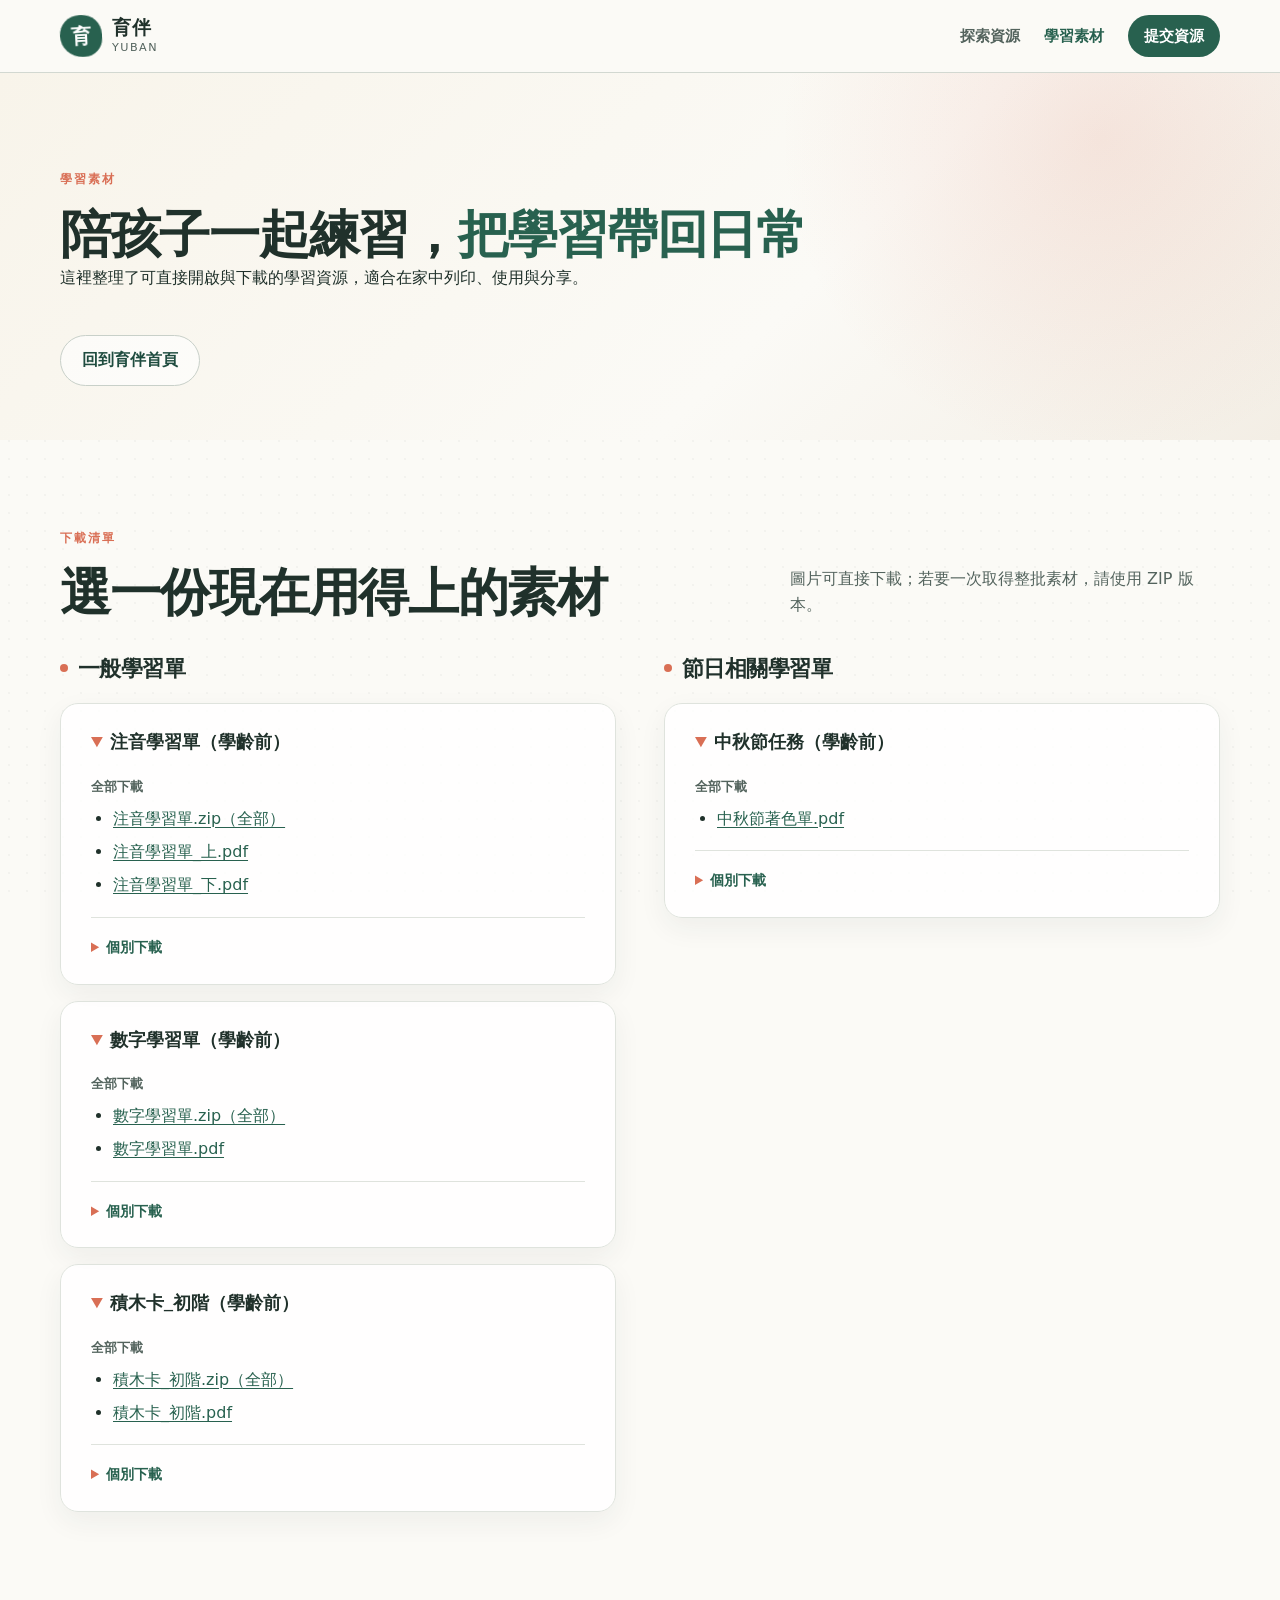
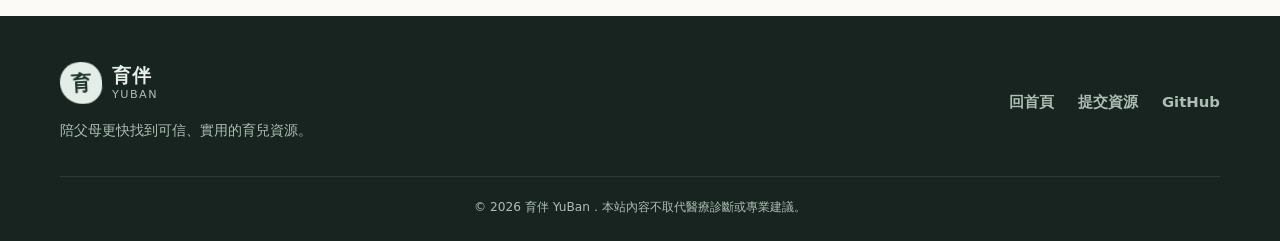
==== commit b5c29174: "feat: add seasonal learning materials downloads" ====
--- a/resources/learning-materials/index.html
+++ b/resources/learning-materials/index.html
@@ -41,7 +41,10 @@
           </div>
           <p>圖片可直接下載；若要一次取得整批素材，請使用 ZIP 版本。</p>
         </div>
-        <div class="learning-materials-list">
+        <div class="learning-materials-columns">
+          <div class="learning-materials-column">
+            <h3>一般學習單</h3>
+            <div class="learning-materials-list">
     <div class="card">
       <details open>
         <summary>注音學習單（學齡前）</summary>
@@ -148,6 +151,31 @@
         </details>
       </details>
     </div>
+            </div>
+          </div>
+          <div class="learning-materials-column">
+            <h3>節日相關學習單</h3>
+            <div class="learning-materials-list">
+              <div class="card">
+                <details open>
+                  <summary>中秋節任務（學齡前）</summary>
+                  <p class="meta">全部下載</p>
+                  <ul>
+                    <li><a href="學齡前/中秋節任務/中秋節著色單.pdf" download>中秋節著色單.pdf</a></li>
+                  </ul>
+                  <details>
+                    <summary>個別下載</summary>
+                    <ul>
+                      <li><a href="學齡前/中秋節任務/00_找不同.png" download>00_找不同.png</a></li>
+                      <li><a href="學齡前/中秋節任務/01_著色單_小兔子.png" download>01_著色單_小兔子.png</a></li>
+                      <li><a href="學齡前/中秋節任務/02_著色單_中秋節故事I.png" download>02_著色單_中秋節故事I.png</a></li>
+                      <li><a href="學齡前/中秋節任務/03_著色單_中秋節故事II.png" download>03_著色單_中秋節故事II.png</a></li>
+                    </ul>
+                  </details>
+                </details>
+              </div>
+            </div>
+          </div>
         </div>
       </section>
     </main>
--- a/website/styles.css
+++ b/website/styles.css
@@ -1364,6 +1364,35 @@
   gap: 16px;
 }
 
+.learning-materials-columns {
+  display: grid;
+  grid-template-columns: repeat(2, minmax(0, 1fr));
+  gap: clamp(20px, 4vw, 48px);
+  align-items: start;
+}
+
+.learning-materials-column {
+  display: grid;
+  gap: 16px;
+}
+
+.learning-materials-column > h3 {
+  margin: 0;
+  color: var(--ink);
+  font-family: "Noto Serif TC", "Songti TC", "PMingLiU", serif;
+  font-size: 1.35rem;
+}
+
+.learning-materials-column > h3::before {
+  display: inline-block;
+  width: 8px;
+  height: 8px;
+  margin: 0 10px 4px 0;
+  border-radius: 50%;
+  background: var(--coral);
+  content: "";
+}
+
 .learning-materials-list .card {
   padding: 24px clamp(20px, 3vw, 30px);
   border: 1px solid var(--line);
@@ -1400,6 +1429,12 @@
 .learning-materials-list a {
   color: var(--leaf);
   text-underline-offset: 3px;
+}
+
+@media (max-width: 720px) {
+  .learning-materials-columns {
+    grid-template-columns: 1fr;
+  }
 }
 
 .learning-materials-list a:hover {
